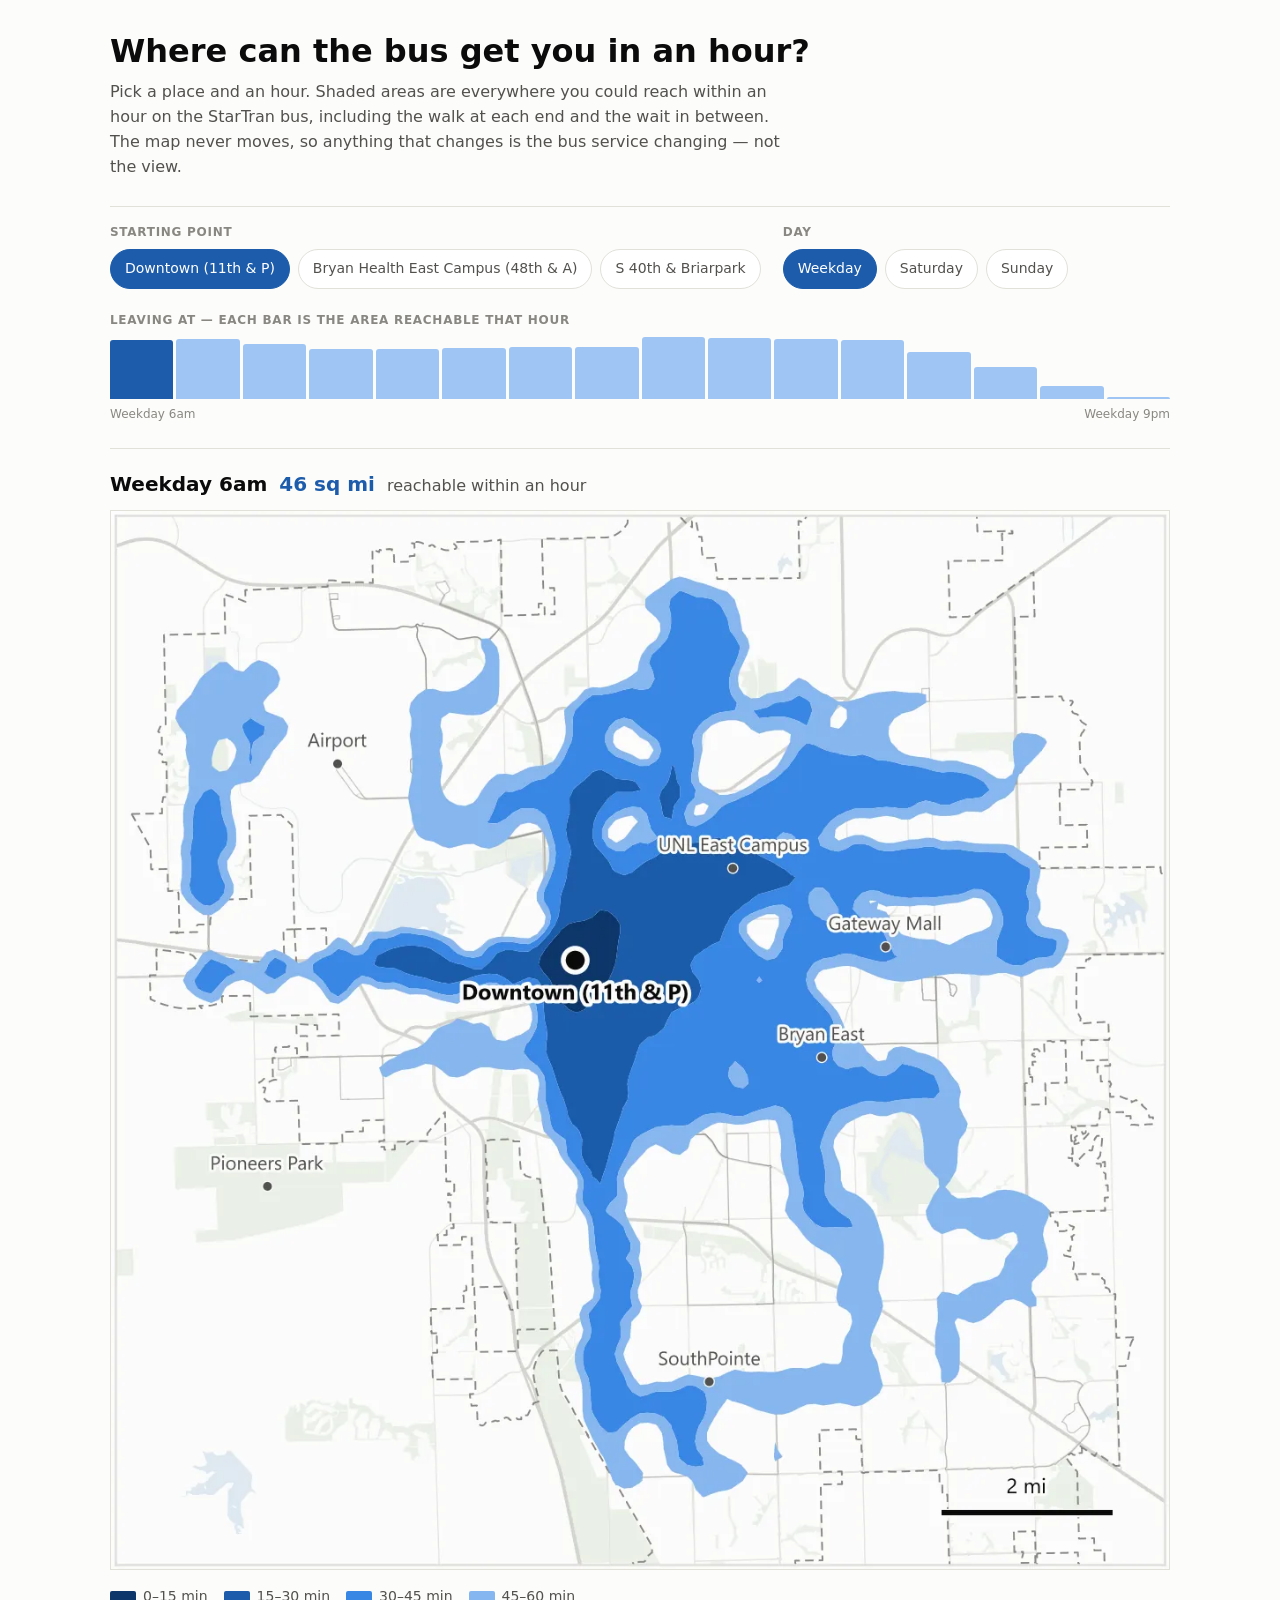
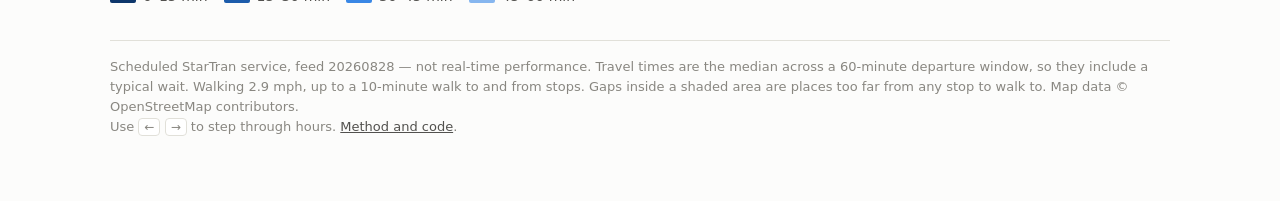
==== output/web/explorer/index.html @ 2d1476dd "Add a Sunday button to the hourly explorer Sunday is a single entry rather than 13 identical blank h" ====
<!doctype html>
<html lang="en">
<head>
<meta charset="utf-8">
<meta name="viewport" content="width=device-width, initial-scale=1">
<title>Where can the bus get you? — hour by hour</title>
<style>
  :root {
    --surface: #fcfcfb; --ink: #0b0b0b; --ink2: #52514e; --muted: #898781;
    --hairline: #e1e0d9; --accent: #1c5cab; --bar: #9ec5f4;
  }
  * { box-sizing: border-box; }
  body { margin: 0; background: var(--surface); color: var(--ink);
         font: 16px/1.55 "Segoe UI", system-ui, -apple-system, sans-serif; }
  .wrap { max-width: 1100px; margin: 0 auto; padding: 32px 20px 64px; }
  h1 { font-size: clamp(24px, 4vw, 32px); line-height: 1.2; margin: 0 0 10px; }
  .lede { color: var(--ink2); margin: 0 0 26px; max-width: 68ch; }
  .row { display: flex; flex-wrap: wrap; gap: 22px; align-items: flex-start; }
  .group { display: flex; flex-direction: column; gap: 8px; }
  .group h2 { font-size: 12px; letter-spacing: .06em; text-transform: uppercase;
              color: var(--muted); margin: 0; font-weight: 600; }
  .btns { display: flex; flex-wrap: wrap; gap: 8px; }
  button { font: inherit; font-size: 14px; padding: 8px 14px; cursor: pointer;
           background: #fff; color: var(--ink2); border: 1px solid var(--hairline);
           border-radius: 999px; }
  button:hover { border-color: var(--muted); color: var(--ink); }
  button[aria-pressed="true"] { background: var(--accent); border-color: var(--accent);
                                color: #fff; }
  .controls { padding: 16px 0 18px; border-top: 1px solid var(--hairline);
              border-bottom: 1px solid var(--hairline); margin-bottom: 20px; }
  .timeline { margin: 22px 0 6px; }
  .bars { display: flex; align-items: flex-end; gap: 3px; height: 62px; }
  .bars button { flex: 1 1 0; padding: 0; border: 0; border-radius: 3px 3px 0 0;
                 background: var(--bar); min-width: 0; cursor: pointer; }
  .bars button[aria-pressed="true"] { background: var(--accent); }
  .bars button:hover { outline: 2px solid var(--muted); outline-offset: 1px; }
  .ticks { display: flex; justify-content: space-between; color: var(--muted);
           font-size: 12px; margin-top: 6px; }
  .readout { display: flex; flex-wrap: wrap; gap: 6px 12px; align-items: baseline;
             margin: 18px 0 10px; }
  .readout .when { font-size: 20px; font-weight: 700; }
  .readout .area { font-size: 20px; font-weight: 700; color: var(--accent); }
  .readout .note { color: var(--ink2); }
  figure { margin: 0; }
  figure img { width: 100%; height: auto; display: block; background: #fff;
               border: 1px solid var(--hairline); }
  .legend { display: flex; flex-wrap: wrap; gap: 16px; margin: 16px 0 0;
            color: var(--ink2); font-size: 14px; }
  .legend span { display: flex; align-items: center; gap: 7px; }
  .sw { width: 26px; height: 12px; border-radius: 2px; }
  footer { margin-top: 32px; padding-top: 16px; border-top: 1px solid var(--hairline);
           color: var(--muted); font-size: 13px; }
  footer a { color: var(--ink2); }
  kbd { font: inherit; font-size: 12px; background: #fff; border: 1px solid var(--hairline);
        border-radius: 4px; padding: 1px 5px; }
  @media (max-width: 620px) { .bars { height: 48px; } }
</style>
</head>
<body>
<div class="wrap">
  <h1>Where can the bus get you in an hour?</h1>
  <p class="lede">Pick a place and an hour. Shaded areas are everywhere you could reach
  within an hour on the StarTran bus, including the walk at each end and the wait in
  between. The map never moves, so anything that changes is the bus service changing —
  not the view.</p>

  <div class="controls">
    <div class="row">
      <div class="group">
        <h2>Starting point</h2>
        <div class="btns" id="origins"></div>
      </div>
      <div class="group">
        <h2>Day</h2>
        <div class="btns" id="days"></div>
      </div>
    </div>

    <div class="timeline" id="timeline">
      <h2 style="font-size:12px;letter-spacing:.06em;text-transform:uppercase;color:var(--muted);margin:0 0 8px;font-weight:600">
        Leaving at — each bar is the area reachable that hour</h2>
      <div class="bars" id="bars" role="group" aria-label="Departure hour"></div>
      <div class="ticks"><span id="tickStart"></span><span id="tickEnd"></span></div>
    </div>
  </div>

  <div class="readout">
    <span class="when" id="when"></span>
    <span class="area" id="area"></span>
    <span class="note" id="note">reachable within an hour</span>
  </div>

  <figure>
    <img id="map" alt="" width="1200" height="1200">
  </figure>

  <div class="legend" id="legend"></div>

  <footer id="footer"></footer>
</div>

<script src="data.js"></script>
<script>
(function () {
  const D = window.EXPLORER_DATA;
  if (!D) {
    document.getElementById("footer").textContent =
      "Could not load data.js — it must sit next to this page.";
    return;
  }

  const panels = new Map();
  for (const p of D.panels) panels.set(p.origin + "|" + p.scenario, p);
  const hoursFor = (day) => D.panels
    .filter((p) => p.day === day && p.origin === state.origin)
    .sort((a, b) => a.hour - b.hour);

  const state = { origin: D.origins[0].slug, day: D.days[0].id, hour: null };

  function mkButton(parent, label, onClick, title) {
    const b = document.createElement("button");
    b.type = "button";
    b.textContent = label;
    if (title) b.title = title;
    b.addEventListener("click", onClick);
    parent.appendChild(b);
    return b;
  }

  const originBtns = new Map();
  for (const o of D.origins) {
    originBtns.set(o.slug, mkButton(document.getElementById("origins"), o.name, () => {
      state.origin = o.slug;
      render();
    }));
  }
  const dayBtns = new Map();
  for (const d of D.days) {
    dayBtns.set(d.id, mkButton(document.getElementById("days"), d.label, () => {
      state.day = d.id;
      state.hour = null;
      render();
    }));
  }

  document.getElementById("legend").innerHTML = D.bands
    .map((b) => `<span><i class="sw" style="background:${b.color}"></i>${b.label}</span>`)
    .join("");

  document.getElementById("footer").innerHTML =
    `Scheduled StarTran service, feed ${D.feed_version} — not real-time performance. ` +
    `Travel times are the median across a ${D.window_minutes}-minute departure window, ` +
    `so they include a typical wait. Walking ${D.walking_mph} mph, up to a ` +
    `${D.max_walk_minutes}-minute walk to and from stops. Gaps inside a shaded area are ` +
    `places too far from any stop to walk to. Map data © OpenStreetMap contributors. ` +
    `<br>Use <kbd>←</kbd> <kbd>→</kbd> to step through hours. ` +
    `<a href="https://github.com/loganserv44/WhereCanTheBusGetMe">Method and code</a>.`;

  const barsEl = document.getElementById("bars");
  const imgEl = document.getElementById("map");

  function preload(list) {
    for (const p of list) { const i = new Image(); i.src = p.image; }
  }

  function render() {
    const hours = hoursFor(state.day);
    if (!hours.length) return;
    if (state.hour === null || !hours.some((p) => p.hour === state.hour)) {
      state.hour = hours[0].hour;
    }
    const current = hours.find((p) => p.hour === state.hour);
    const peak = Math.max(...hours.map((p) => p.km2 || 0)) || 1;
    // A day with a single entry (Sunday: no service) has no shape to step through.
    document.getElementById("timeline").hidden = hours.length === 1;

    barsEl.innerHTML = "";
    for (const p of hours) {
      const b = mkButton(barsEl, "", () => { state.hour = p.hour; render(); },
                         `${p.label}: ${p.area || "no buses"}`);
      b.style.height = Math.max(4, Math.round(((p.km2 || 0) / peak) * 100)) + "%";
      b.setAttribute("aria-pressed", String(p.hour === state.hour));
      b.setAttribute("aria-label", `${p.label}, ${p.area || "no buses"}`);
    }
    document.getElementById("tickStart").textContent = hours[0].label;
    document.getElementById("tickEnd").textContent = hours[hours.length - 1].label;

    document.getElementById("when").textContent = current.label;
    document.getElementById("area").textContent = current.area || "Nowhere";
    document.getElementById("note").textContent =
      current.routed ? "reachable within an hour" : "no buses run";

    imgEl.src = current.image;
    imgEl.alt = `Map of the area reachable from ` +
      `${D.origins.find((o) => o.slug === state.origin).name} leaving at ` +
      `${current.label}: ${current.area || "nowhere"}`;

    for (const [slug, b] of originBtns) b.setAttribute("aria-pressed", String(slug === state.origin));
    for (const [id, b] of dayBtns) b.setAttribute("aria-pressed", String(id === state.day));

    const i = hours.findIndex((p) => p.hour === state.hour);
    preload([hours[i + 1], hours[i - 1]].filter(Boolean));
  }

  addEventListener("keydown", (e) => {
    const hours = hoursFor(state.day);
    const i = hours.findIndex((p) => p.hour === state.hour);
    if (e.key === "ArrowRight" && i < hours.length - 1) { state.hour = hours[i + 1].hour; render(); }
    if (e.key === "ArrowLeft" && i > 0) { state.hour = hours[i - 1].hour; render(); }
  });

  render();
})();
</script>
</body>
</html>
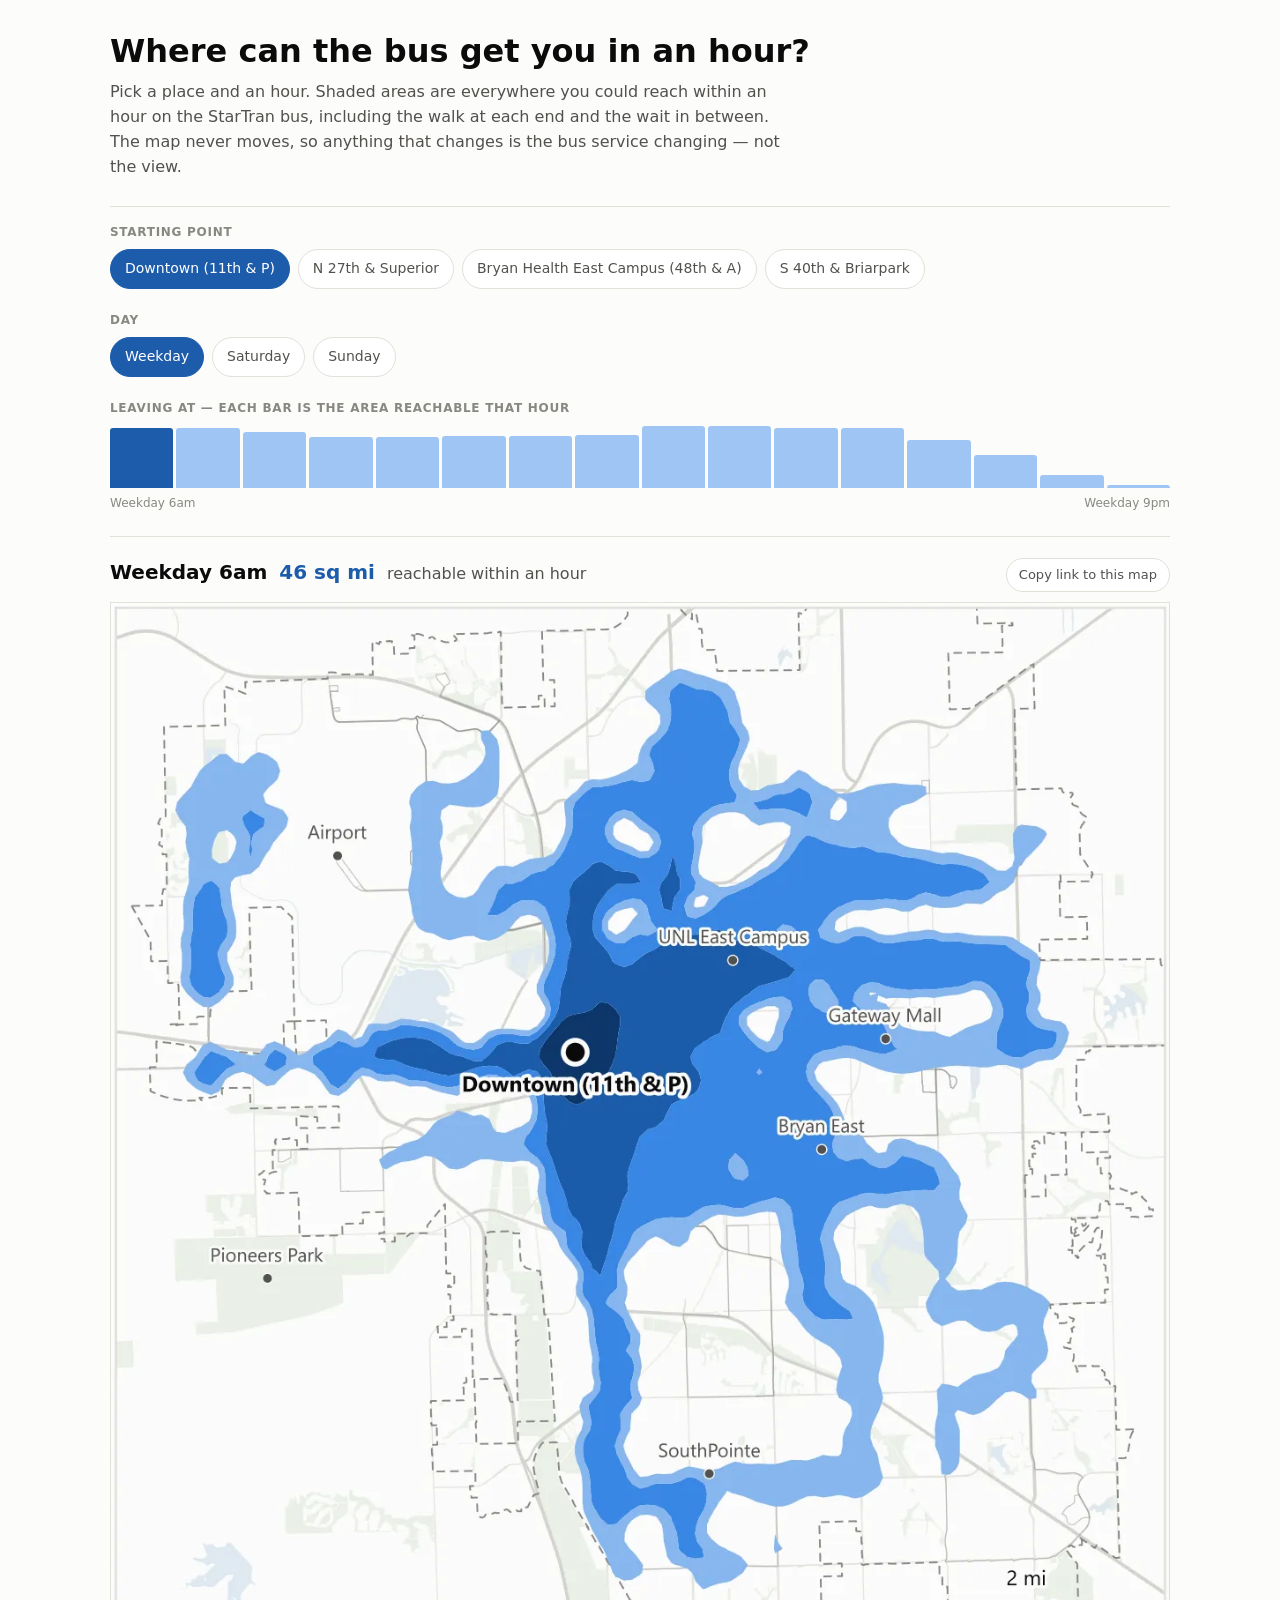
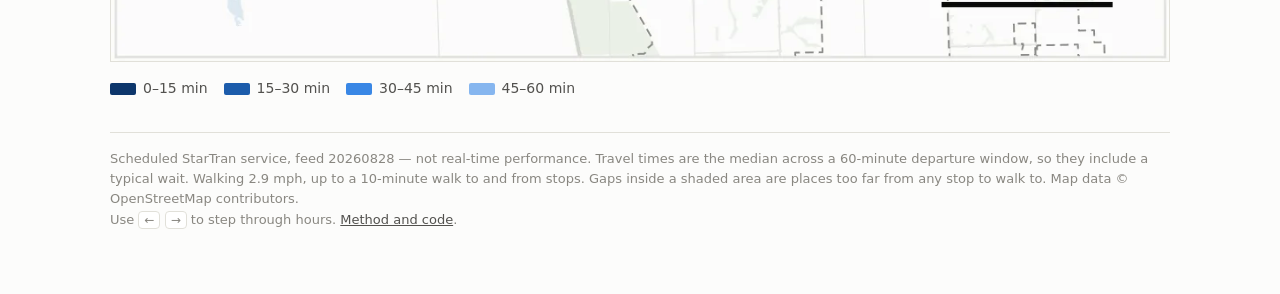
==== commit 22291f51: "Put the explorer state in the URL so one map can be linked to The explorer had no way to point someo" ====
--- a/output/web/explorer/index.html
+++ b/output/web/explorer/index.html
@@ -41,6 +41,10 @@
   .readout .when { font-size: 20px; font-weight: 700; }
   .readout .area { font-size: 20px; font-weight: 700; color: var(--accent); }
   .readout .note { color: var(--ink2); }
+  button.share { font-size: 13px; padding: 6px 12px; margin-left: auto; }
+  .shareurl { width: 100%; font: inherit; font-size: 13px; padding: 6px 8px;
+              margin: 0 0 12px; color: var(--ink2); background: #fff;
+              border: 1px solid var(--hairline); border-radius: 6px; }
   figure { margin: 0; }
   figure img { width: 100%; height: auto; display: block; background: #fff;
                border: 1px solid var(--hairline); }
@@ -88,7 +92,9 @@
     <span class="when" id="when"></span>
     <span class="area" id="area"></span>
     <span class="note" id="note">reachable within an hour</span>
+    <button type="button" class="share" id="share">Copy link to this map</button>
   </div>
+  <input class="shareurl" id="shareUrl" readonly hidden aria-label="Link to this map">
 
   <figure>
     <img id="map" alt="" width="1200" height="1200">
@@ -117,6 +123,34 @@
 
   const state = { origin: D.origins[0].slug, day: D.days[0].id, hour: null };
 
+  // Permalinks. The URL fragment carries origin/day/hour (#bryan-east/wk/20) so one
+  // specific map can be linked to. A stale or hand-edited fragment degrades instead of
+  // failing: an unknown origin or day is ignored, and render() already snaps an hour the
+  // chosen day doesn't have back to that day's first.
+  const key = () => `${state.origin}/${state.day}/${state.hour}`;
+
+  function applyHash() {
+    const [origin, day, hour] = decodeURIComponent(location.hash.slice(1)).split("/");
+    if (D.origins.some((o) => o.slug === origin)) state.origin = origin;
+    if (D.days.some((d) => d.id === day)) state.day = day;
+    const h = parseInt(hour, 10);
+    state.hour = Number.isInteger(h) ? h : null;
+  }
+
+  function writeHash() {
+    if (location.hash === "#" + key()) return;
+    try {
+      // replaceState, not pushState: arrowing through sixteen hours shouldn't leave
+      // sixteen entries for the back button to walk back out through.
+      history.replaceState(null, "", "#" + key());
+    } catch {
+      // Chrome blocks the History API on file:// pages, and this one is meant to open
+      // from disk. Assigning the hash works everywhere; it fires hashchange, which the
+      // listener below ignores because the state already matches.
+      location.hash = key();
+    }
+  }
+
   function mkButton(parent, label, onClick, title) {
     const b = document.createElement("button");
     b.type = "button";
@@ -200,7 +234,42 @@
 
     const i = hours.findIndex((p) => p.hour === state.hour);
     preload([hours[i + 1], hours[i - 1]].filter(Boolean));
-  }
+
+    writeHash();
+    // If the copy fallback is open, it must keep showing a link to what's on screen.
+    if (!shareUrl.hidden) shareUrl.value = location.href;
+  }
+
+  const shareBtn = document.getElementById("share");
+  const shareUrl = document.getElementById("shareUrl");
+  const SHARE_LABEL = shareBtn.textContent;
+  let shareTimer = null;
+
+  shareBtn.addEventListener("click", async () => {
+    const say = (msg) => {
+      shareBtn.textContent = msg;
+      clearTimeout(shareTimer);
+      shareTimer = setTimeout(() => { shareBtn.textContent = SHARE_LABEL; }, 2500);
+    };
+    try {
+      await navigator.clipboard.writeText(location.href);
+      shareUrl.hidden = true;
+      say("Link copied");
+    } catch {
+      // The clipboard API needs a secure context, which file:// is not. Show the URL
+      // selected instead, so Ctrl+C still does the job.
+      shareUrl.hidden = false;
+      shareUrl.value = location.href;
+      shareUrl.select();
+      say("Press Ctrl+C");
+    }
+  });
+
+  addEventListener("hashchange", () => {
+    const before = key();
+    applyHash();
+    if (key() !== before) render();
+  });
 
   addEventListener("keydown", (e) => {
     const hours = hoursFor(state.day);
@@ -209,6 +278,7 @@
     if (e.key === "ArrowLeft" && i > 0) { state.hour = hours[i - 1].hour; render(); }
   });
 
+  applyHash();
   render();
 })();
 </script>
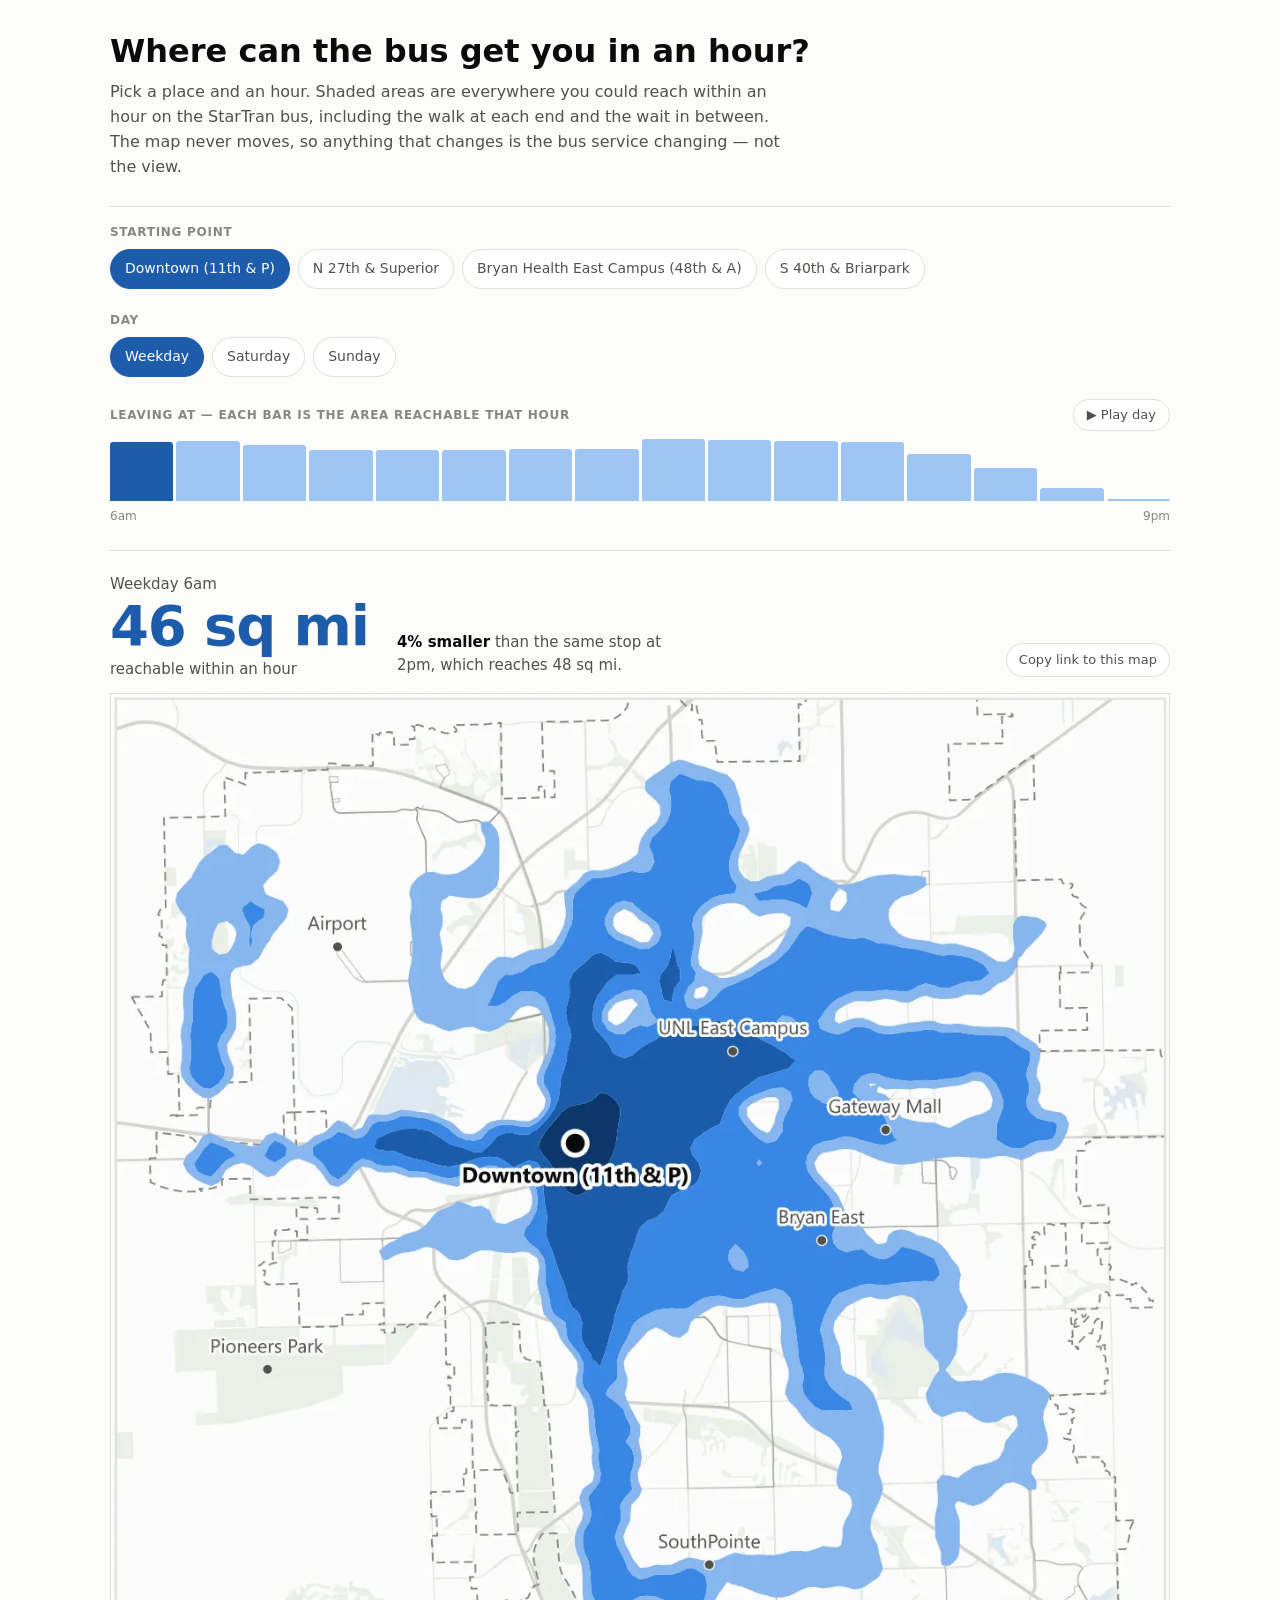
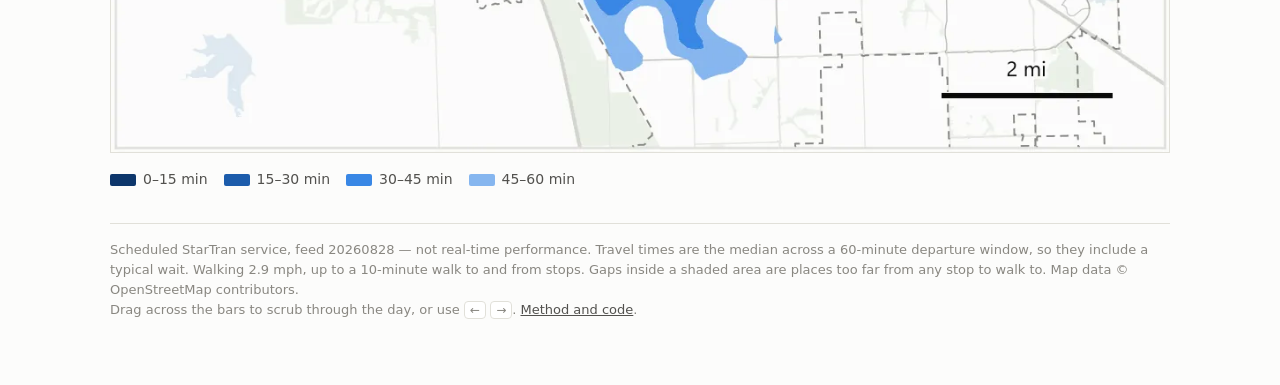
==== commit 3d778be4: "Explorer: play the day, scrub the timeline, lead with the number Three changes to how the page reads" ====
--- a/output/web/explorer/index.html
+++ b/output/web/explorer/index.html
@@ -29,19 +29,32 @@
   .controls { padding: 16px 0 18px; border-top: 1px solid var(--hairline);
               border-bottom: 1px solid var(--hairline); margin-bottom: 20px; }
   .timeline { margin: 22px 0 6px; }
-  .bars { display: flex; align-items: flex-end; gap: 3px; height: 62px; }
+  .tlhead { display: flex; align-items: center; gap: 12px; margin: 0 0 8px; }
+  .tlhead h2 { margin: 0; }
+  /* pan-y, not none: a vertical swipe over the bars still scrolls the page, while
+     horizontal movement is ours to scrub with. */
+  .bars { display: flex; align-items: flex-end; gap: 3px; height: 62px;
+          touch-action: pan-y; }
   .bars button { flex: 1 1 0; padding: 0; border: 0; border-radius: 3px 3px 0 0;
-                 background: var(--bar); min-width: 0; cursor: pointer; }
+                 background: var(--bar); min-width: 0; cursor: ew-resize; }
   .bars button[aria-pressed="true"] { background: var(--accent); }
   .bars button:hover { outline: 2px solid var(--muted); outline-offset: 1px; }
   .ticks { display: flex; justify-content: space-between; color: var(--muted);
            font-size: 12px; margin-top: 6px; }
-  .readout { display: flex; flex-wrap: wrap; gap: 6px 12px; align-items: baseline;
-             margin: 18px 0 10px; }
-  .readout .when { font-size: 20px; font-weight: 700; }
-  .readout .area { font-size: 20px; font-weight: 700; color: var(--accent); }
-  .readout .note { color: var(--ink2); }
-  button.share { font-size: 13px; padding: 6px 12px; margin-left: auto; }
+  button.play { margin-left: auto; font-size: 13px; padding: 5px 13px; min-width: 88px;
+                white-space: nowrap; flex: 0 0 auto; }
+  button.play[aria-pressed="true"] { background: var(--accent); border-color: var(--accent);
+                                     color: #fff; }
+
+  .readout { display: flex; flex-wrap: wrap; gap: 4px 28px; align-items: flex-end;
+             margin: 22px 0 12px; }
+  .eyebrow { margin: 0; color: var(--ink2); font-size: 15px; }
+  .statnum { margin: 2px 0 0; font-size: clamp(38px, 7vw, 56px); line-height: 1;
+             font-weight: 700; color: var(--accent); letter-spacing: -.02em; }
+  .statsub { margin: 4px 0 0; color: var(--ink2); font-size: 15px; }
+  .compare { margin: 0 0 4px; color: var(--ink2); font-size: 15px; max-width: 30ch; }
+  .compare b { color: var(--ink); font-weight: 700; }
+  button.share { font-size: 13px; padding: 6px 12px; margin: 0 0 4px auto; }
   .shareurl { width: 100%; font: inherit; font-size: 13px; padding: 6px 8px;
               margin: 0 0 12px; color: var(--ink2); background: #fff;
               border: 1px solid var(--hairline); border-radius: 6px; }
@@ -81,17 +94,23 @@
     </div>
 
     <div class="timeline" id="timeline">
-      <h2 style="font-size:12px;letter-spacing:.06em;text-transform:uppercase;color:var(--muted);margin:0 0 8px;font-weight:600">
-        Leaving at — each bar is the area reachable that hour</h2>
+      <div class="tlhead">
+        <h2 style="font-size:12px;letter-spacing:.06em;text-transform:uppercase;color:var(--muted);font-weight:600">
+          Leaving at — each bar is the area reachable that hour</h2>
+        <button type="button" class="play" id="play" aria-pressed="false">▶ Play day</button>
+      </div>
       <div class="bars" id="bars" role="group" aria-label="Departure hour"></div>
       <div class="ticks"><span id="tickStart"></span><span id="tickEnd"></span></div>
     </div>
   </div>
 
   <div class="readout">
-    <span class="when" id="when"></span>
-    <span class="area" id="area"></span>
-    <span class="note" id="note">reachable within an hour</span>
+    <div class="stat">
+      <p class="eyebrow" id="when"></p>
+      <p class="statnum" id="area"></p>
+      <p class="statsub" id="note">reachable within an hour</p>
+    </div>
+    <p class="compare" id="compare"></p>
     <button type="button" class="share" id="share">Copy link to this map</button>
   </div>
   <input class="shareurl" id="shareUrl" readonly hidden aria-label="Link to this map">
@@ -115,8 +134,6 @@
     return;
   }
 
-  const panels = new Map();
-  for (const p of D.panels) panels.set(p.origin + "|" + p.scenario, p);
   const hoursFor = (day) => D.panels
     .filter((p) => p.day === day && p.origin === state.origin)
     .sort((a, b) => a.hour - b.hour);
@@ -187,7 +204,7 @@
     `so they include a typical wait. Walking ${D.walking_mph} mph, up to a ` +
     `${D.max_walk_minutes}-minute walk to and from stops. Gaps inside a shaded area are ` +
     `places too far from any stop to walk to. Map data © OpenStreetMap contributors. ` +
-    `<br>Use <kbd>←</kbd> <kbd>→</kbd> to step through hours. ` +
+    `<br>Drag across the bars to scrub through the day, or use <kbd>←</kbd> <kbd>→</kbd>. ` +
     `<a href="https://github.com/loganserv44/WhereCanTheBusGetMe">Method and code</a>.`;
 
   const barsEl = document.getElementById("bars");
@@ -195,6 +212,28 @@
 
   function preload(list) {
     for (const p of list) { const i = new Image(); i.src = p.image; }
+  }
+
+  // Panel labels read "Weekday 8am". Inside a chosen day that prefix is noise -- the
+  // day is already a pressed button -- so ticks and comparisons use the hour alone.
+  const hourOnly = (p) =>
+    p.day_label && p.label.startsWith(p.day_label)
+      ? p.label.slice(p.day_label.length + 1) : p.label;
+
+  // An area on its own is a number with no scale. Measuring it against the day's best
+  // hour is what makes it mean something: 12 sq mi reads very differently once you know
+  // the same stop reaches 43 at its peak.
+  function compareText(current, peak, hours) {
+    if (!current.routed || !current.km2) {
+      return hours.length === 1
+        ? "StarTran runs no Sunday service, so none of this map is reachable."
+        : "No bus leaves this stop in this hour.";
+    }
+    if (current === peak) return "The best this stop manages all day.";
+    const pct = Math.round((1 - current.km2 / peak.km2) * 100);
+    if (pct < 1) return `Effectively the same as the ${hourOnly(peak)} peak.`;
+    return `<b>${pct}% smaller</b> than the same stop at ${hourOnly(peak)}, ` +
+           `which reaches ${peak.area}.`;
   }
 
   function render() {
@@ -204,25 +243,29 @@
       state.hour = hours[0].hour;
     }
     const current = hours.find((p) => p.hour === state.hour);
-    const peak = Math.max(...hours.map((p) => p.km2 || 0)) || 1;
-    // A day with a single entry (Sunday: no service) has no shape to step through.
+    const peak = hours.reduce((a, b) => ((b.km2 || 0) > (a.km2 || 0) ? b : a));
+    const peakKm2 = peak.km2 || 1;
+    // A day with a single entry (Sunday: no service) has no shape to step through and
+    // nothing to play.
     document.getElementById("timeline").hidden = hours.length === 1;
 
     barsEl.innerHTML = "";
     for (const p of hours) {
-      const b = mkButton(barsEl, "", () => { state.hour = p.hour; render(); },
-                         `${p.label}: ${p.area || "no buses"}`);
-      b.style.height = Math.max(4, Math.round(((p.km2 || 0) / peak) * 100)) + "%";
+      const b = mkButton(barsEl, "",
+                         () => { stopPlay(); state.hour = p.hour; render(); },
+                         `${hourOnly(p)}: ${p.area || "no buses"}`);
+      b.style.height = Math.max(4, Math.round(((p.km2 || 0) / peakKm2) * 100)) + "%";
       b.setAttribute("aria-pressed", String(p.hour === state.hour));
       b.setAttribute("aria-label", `${p.label}, ${p.area || "no buses"}`);
     }
-    document.getElementById("tickStart").textContent = hours[0].label;
-    document.getElementById("tickEnd").textContent = hours[hours.length - 1].label;
+    document.getElementById("tickStart").textContent = hourOnly(hours[0]);
+    document.getElementById("tickEnd").textContent = hourOnly(hours[hours.length - 1]);
 
     document.getElementById("when").textContent = current.label;
     document.getElementById("area").textContent = current.area || "Nowhere";
     document.getElementById("note").textContent =
       current.routed ? "reachable within an hour" : "no buses run";
+    document.getElementById("compare").innerHTML = compareText(current, peak, hours);
 
     imgEl.src = current.image;
     imgEl.alt = `Map of the area reachable from ` +
@@ -239,6 +282,70 @@
     // If the copy fallback is open, it must keep showing a link to what's on screen.
     if (!shareUrl.hidden) shareUrl.value = location.href;
   }
+
+  // Playback. The argument of this page is that service builds up and then collapses
+  // over a day; playing it makes that argument in about ten seconds without the reader
+  // clicking anything. One pass, no loop -- the point is where the day ends up.
+  const playBtn = document.getElementById("play");
+  const PLAY_LABEL = playBtn.textContent;
+  const PLAY_MS = 600;
+  let playTimer = null;
+
+  function stopPlay() {
+    clearInterval(playTimer);
+    playTimer = null;
+    playBtn.textContent = PLAY_LABEL;
+    playBtn.setAttribute("aria-pressed", "false");
+  }
+
+  function startPlay() {
+    const hours = hoursFor(state.day);
+    if (hours.length < 2) return;
+    preload(hours);   // the whole day at once, so playback doesn't stutter on a swap
+    // Pressing play while parked on the last hour should replay the day, not sit still.
+    if (state.hour === hours[hours.length - 1].hour) state.hour = hours[0].hour;
+    playBtn.textContent = "❚❚ Pause";
+    playBtn.setAttribute("aria-pressed", "true");
+    render();
+    playTimer = setInterval(() => {
+      // Re-read the list each tick: switching origin or day mid-play is allowed, and
+      // playback should follow to the new one rather than run off the end of the old.
+      const list = hoursFor(state.day);
+      const i = list.findIndex((p) => p.hour === state.hour);
+      if (i >= list.length - 1) { stopPlay(); return; }
+      state.hour = list[i + 1].hour;
+      render();
+    }, PLAY_MS);
+  }
+
+  playBtn.addEventListener("click", () => (playTimer ? stopPlay() : startPlay()));
+
+  // Scrubbing. The bars stay bars rather than becoming a slider, because each one's
+  // height is that hour's reachable area -- the timeline is a chart as much as a
+  // control, and a slider would throw that away. Dragging across them gives the
+  // slider's feel without losing the shape of the day.
+  function scrubTo(clientX) {
+    const hours = hoursFor(state.day);
+    if (hours.length < 2) return;
+    const r = barsEl.getBoundingClientRect();
+    const i = Math.max(0, Math.min(hours.length - 1,
+                                   Math.floor((clientX - r.left) / r.width * hours.length)));
+    if (hours[i].hour === state.hour) return;  // only redraw when the hour actually changes
+    state.hour = hours[i].hour;
+    render();
+  }
+
+  barsEl.addEventListener("pointerdown", (e) => {
+    stopPlay();
+    // Capture on the container, not the bar: render() replaces the bars underneath the
+    // pointer on every step, and a capture held by one of them would die with it.
+    barsEl.setPointerCapture(e.pointerId);
+    scrubTo(e.clientX);
+    e.preventDefault();  // no text selection while dragging
+  });
+  barsEl.addEventListener("pointermove", (e) => {
+    if (barsEl.hasPointerCapture(e.pointerId)) scrubTo(e.clientX);
+  });
 
   const shareBtn = document.getElementById("share");
   const shareUrl = document.getElementById("shareUrl");
@@ -274,8 +381,12 @@
   addEventListener("keydown", (e) => {
     const hours = hoursFor(state.day);
     const i = hours.findIndex((p) => p.hour === state.hour);
-    if (e.key === "ArrowRight" && i < hours.length - 1) { state.hour = hours[i + 1].hour; render(); }
-    if (e.key === "ArrowLeft" && i > 0) { state.hour = hours[i - 1].hour; render(); }
+    if (e.key === "ArrowRight" && i < hours.length - 1) {
+      stopPlay(); state.hour = hours[i + 1].hour; render();
+    }
+    if (e.key === "ArrowLeft" && i > 0) {
+      stopPlay(); state.hour = hours[i - 1].hour; render();
+    }
   });
 
   applyHash();
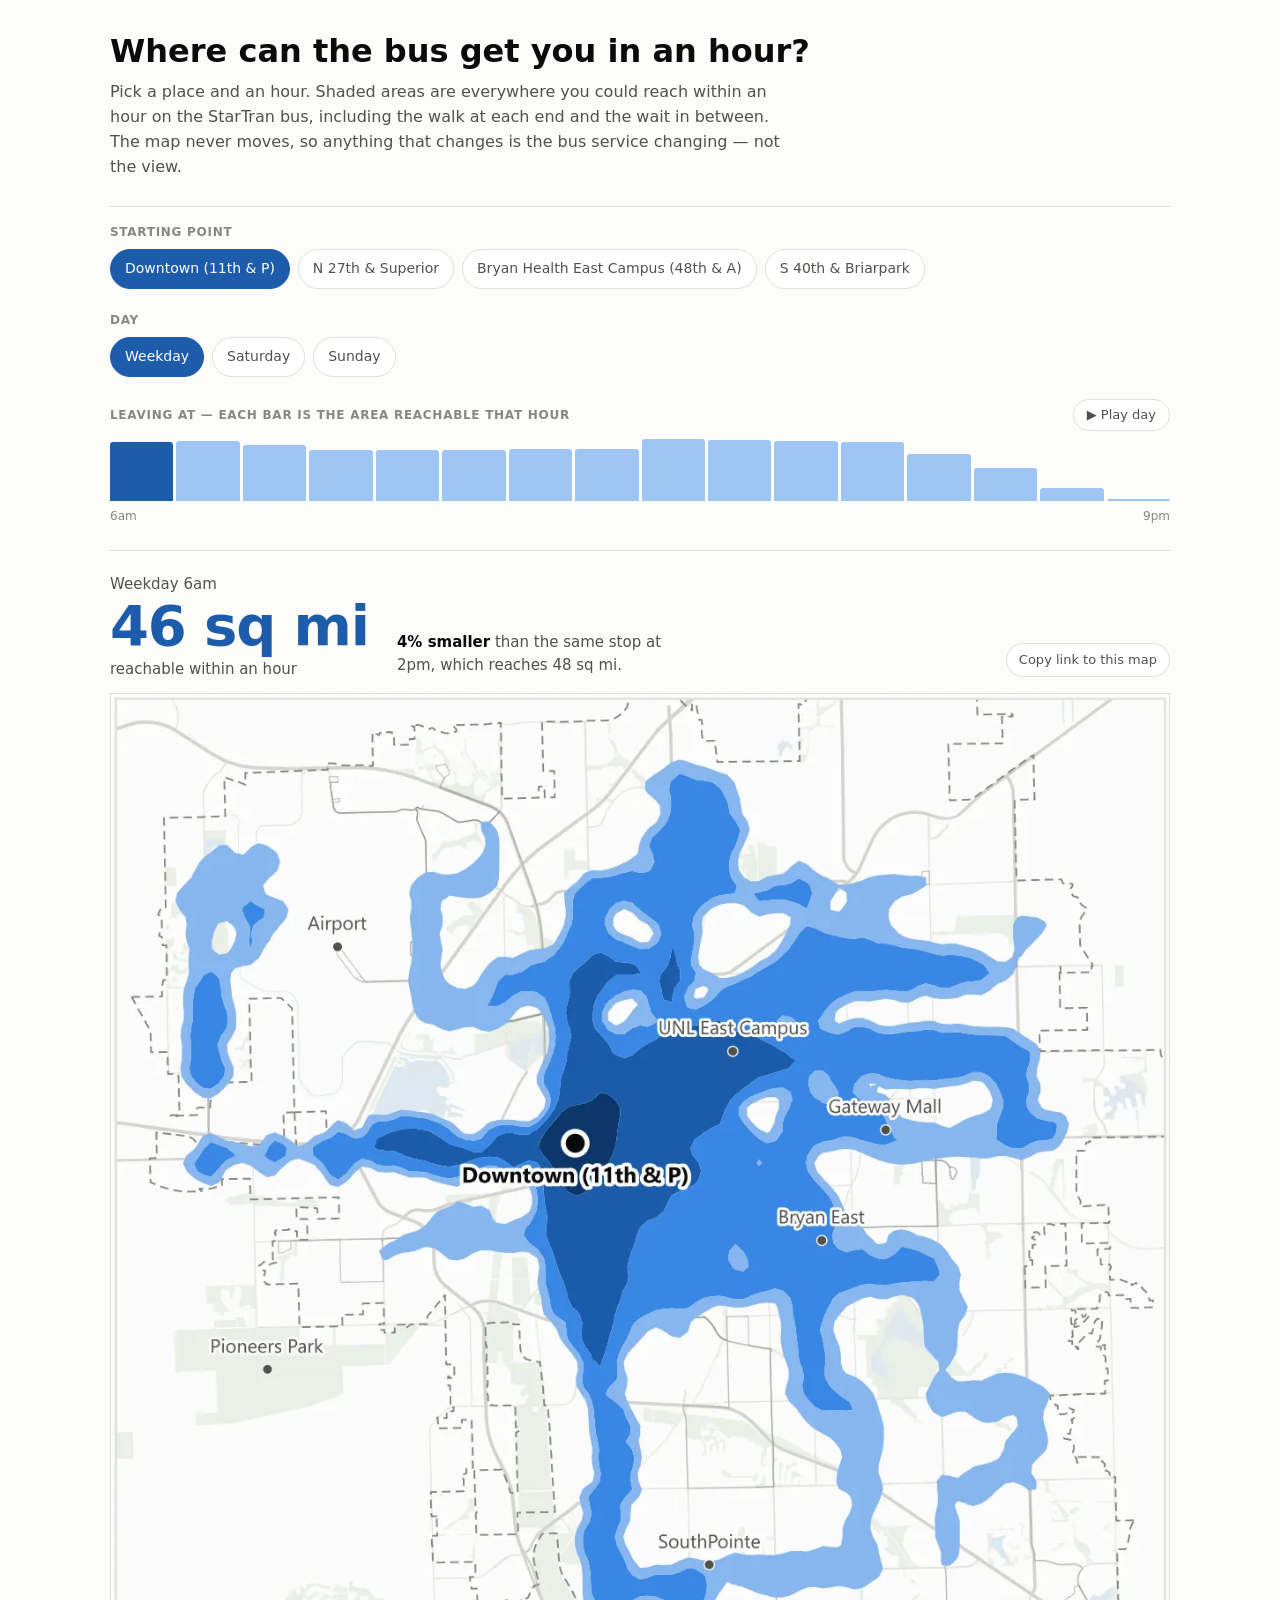
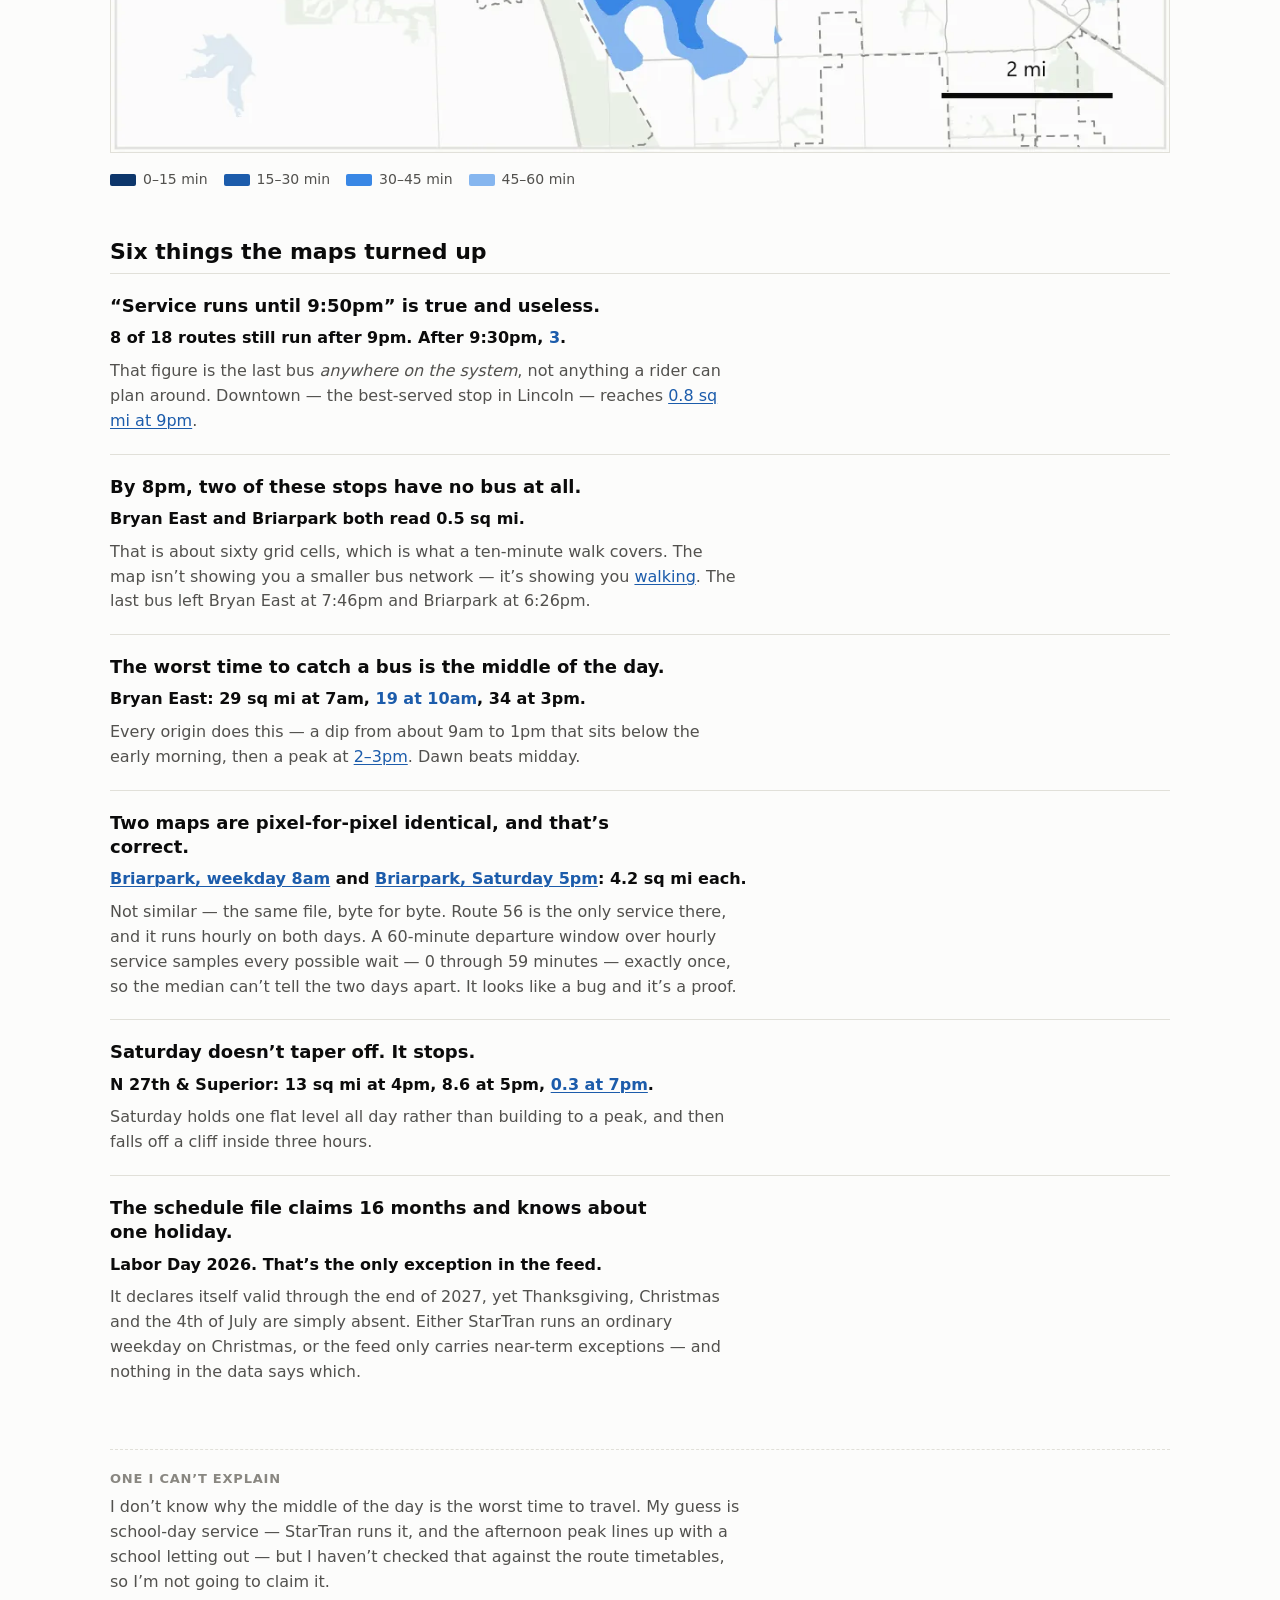
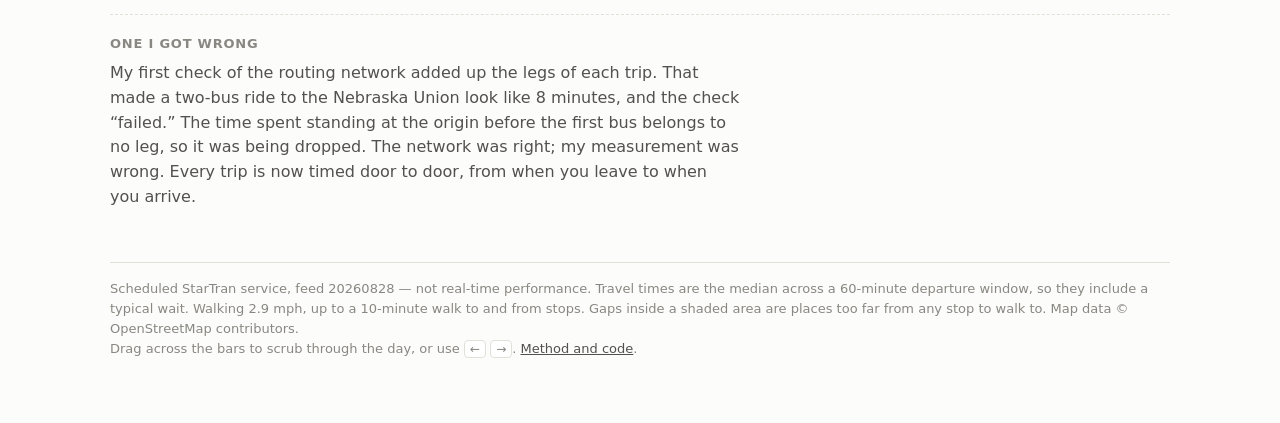
==== commit 5f7a9a54: "Explorer: put the findings on the page, each linked to its own map The page could show you anything " ====
--- a/output/web/explorer/index.html
+++ b/output/web/explorer/index.html
@@ -60,11 +60,26 @@
               border: 1px solid var(--hairline); border-radius: 6px; }
   figure { margin: 0; }
   figure img { width: 100%; height: auto; display: block; background: #fff;
-               border: 1px solid var(--hairline); }
+               border: 1px solid var(--hairline); transition: opacity .12s ease; }
+  /* Only seen when a map isn't in cache yet: the previous one stays up, dimmed, so a
+     slow load reads as "working" rather than as a broken image. */
+  figure.loading img { opacity: .45; }
   .legend { display: flex; flex-wrap: wrap; gap: 16px; margin: 16px 0 0;
             color: var(--ink2); font-size: 14px; }
   .legend span { display: flex; align-items: center; gap: 7px; }
   .sw { width: 26px; height: 12px; border-radius: 2px; }
+  .findings { margin: 44px 0 0; }
+  .findings > h2 { font-size: 22px; margin: 0 0 4px; }
+  .findings article { padding: 20px 0; border-top: 1px solid var(--hairline); }
+  .findings h3 { font-size: 18px; line-height: 1.35; margin: 0 0 8px; max-width: 46ch; }
+  .findings p { margin: 0; max-width: 62ch; color: var(--ink2); }
+  .findings .fact { color: var(--ink); font-weight: 600; margin-bottom: 8px; }
+  .findings .fact b { color: var(--accent); }
+  .findings a { color: var(--accent); text-decoration-thickness: 1px;
+                text-underline-offset: 2px; }
+  .aside article { border-top: 1px dashed var(--hairline); }
+  .aside h3 { font-size: 13px; letter-spacing: .06em; text-transform: uppercase;
+              color: var(--muted); font-weight: 600; }
   footer { margin-top: 32px; padding-top: 16px; border-top: 1px solid var(--hairline);
            color: var(--muted); font-size: 13px; }
   footer a { color: var(--ink2); }
@@ -115,11 +130,89 @@
   </div>
   <input class="shareurl" id="shareUrl" readonly hidden aria-label="Link to this map">
 
-  <figure>
-    <img id="map" alt="" width="1200" height="1200">
+  <figure id="fig">
+    <img id="map" alt="" width="1200" height="1200" fetchpriority="high" decoding="async">
   </figure>
 
   <div class="legend" id="legend"></div>
+
+  <!-- Findings. Every figure below is either in methodology.md or in data.json, and the
+       areas are written exactly as the explorer prints them, so a reader who follows a
+       link sees the same number they just read. Do not edit a number here without
+       re-checking it against the run that produced the maps. -->
+  <section class="findings">
+    <h2>Six things the maps turned up</h2>
+
+    <article>
+      <h3>“Service runs until 9:50pm” is true and useless.</h3>
+      <p class="fact">8 of 18 routes still run after 9pm. After 9:30pm, <b>3</b>.</p>
+      <p>That figure is the last bus <em>anywhere on the system</em>, not anything a rider
+      can plan around. Downtown — the best-served stop in Lincoln — reaches
+      <a href="#downtown/wk/21">0.8 sq mi at 9pm</a>.</p>
+    </article>
+
+    <article>
+      <h3>By 8pm, two of these stops have no bus at all.</h3>
+      <p class="fact">Bryan East and Briarpark both read 0.5 sq mi.</p>
+      <p>That is about sixty grid cells, which is what a ten-minute walk covers. The map
+      isn’t showing you a smaller bus network — it’s showing you
+      <a href="#bryan-east/wk/20">walking</a>. The last bus left Bryan East at 7:46pm and
+      Briarpark at 6:26pm.</p>
+    </article>
+
+    <article>
+      <h3>The worst time to catch a bus is the middle of the day.</h3>
+      <p class="fact">Bryan East: 29 sq mi at 7am, <b>19 at 10am</b>, 34 at 3pm.</p>
+      <p>Every origin does this — a dip from about 9am to 1pm that sits below the early
+      morning, then a peak at <a href="#bryan-east/wk/15">2–3pm</a>. Dawn beats midday.</p>
+    </article>
+
+    <article>
+      <h3>Two maps are pixel-for-pixel identical, and that’s correct.</h3>
+      <p class="fact"><a href="#s40th-briarpark/wk/8">Briarpark, weekday 8am</a> and
+      <a href="#s40th-briarpark/sa/17">Briarpark, Saturday 5pm</a>: 4.2 sq mi each.</p>
+      <p>Not similar — the same file, byte for byte. Route 56 is the only service there,
+      and it runs hourly on both days. A 60-minute departure window over hourly service
+      samples every possible wait — 0 through 59 minutes — exactly once, so the median
+      can’t tell the two days apart. It looks like a bug and it’s a proof.</p>
+    </article>
+
+    <article>
+      <h3>Saturday doesn’t taper off. It stops.</h3>
+      <p class="fact">N 27th &amp; Superior: 13 sq mi at 4pm, 8.6 at 5pm,
+      <a href="#n27th-superior/sa/19">0.3 at 7pm</a>.</p>
+      <p>Saturday holds one flat level all day rather than building to a peak, and then
+      falls off a cliff inside three hours.</p>
+    </article>
+
+    <article>
+      <h3>The schedule file claims 16 months and knows about one holiday.</h3>
+      <p class="fact">Labor Day 2026. That’s the only exception in the feed.</p>
+      <p>It declares itself valid through the end of 2027, yet Thanksgiving, Christmas and
+      the 4th of July are simply absent. Either StarTran runs an ordinary weekday on
+      Christmas, or the feed only carries near-term exceptions — and nothing in the data
+      says which.</p>
+    </article>
+  </section>
+
+  <section class="findings aside">
+    <article>
+      <h3>One I can’t explain</h3>
+      <p>I don’t know why the middle of the day is the worst time to travel. My guess is
+      school-day service — StarTran runs it, and the afternoon peak lines up with a school
+      letting out — but I haven’t checked that against the route timetables, so I’m not
+      going to claim it.</p>
+    </article>
+
+    <article>
+      <h3>One I got wrong</h3>
+      <p>My first check of the routing network added up the legs of each trip. That made a
+      two-bus ride to the Nebraska Union look like 8 minutes, and the check “failed.” The
+      time spent standing at the origin before the first bus belongs to no leg, so it was
+      being dropped. The network was right; my measurement was wrong. Every trip is now
+      timed door to door, from when you leave to when you arrive.</p>
+    </article>
+  </section>
 
   <footer id="footer"></footer>
 </div>
@@ -209,9 +302,61 @@
 
   const barsEl = document.getElementById("bars");
   const imgEl = document.getElementById("map");
+  const figEl = document.getElementById("fig");
+
+  // Preloading runs one file at a time and at low priority. Firing a whole day at once
+  // was actively harmful: a browser opens about six connections per host over HTTP/1.1,
+  // so a burst of preloads sits in front of the map the reader is waiting for, and the
+  // page falls back to alt text until the queue drains.
+  const queued = new Set();
+  const queue = [];
+  let pumping = false;
 
   function preload(list) {
-    for (const p of list) { const i = new Image(); i.src = p.image; }
+    for (const p of list) {
+      if (!p || queued.has(p.image)) continue;
+      queued.add(p.image);
+      queue.push(p.image);
+    }
+    if (!pumping) pump();
+  }
+
+  function pump() {
+    const src = queue.shift();
+    if (!src) { pumping = false; return; }
+    pumping = true;
+    const img = new Image();
+    img.fetchPriority = "low";
+    img.onload = img.onerror = pump;
+    img.src = src;
+  }
+
+  // Swapping the src directly leaves the figure empty while the new file loads, which is
+  // what produced a blank map with alt text. Decode the next one off-screen and only then
+  // put it in place, so the previous map stays up until its replacement is ready. The
+  // token guards against a slow load landing after a faster, later one.
+  let swapToken = 0;
+  let idleTimer = null;
+
+  function showMap(panel, alt) {
+    const token = ++swapToken;
+    const next = new Image();
+    next.fetchPriority = "high";
+    next.src = panel.image;
+    queued.add(panel.image);
+
+    const apply = () => {
+      if (token !== swapToken) return;   // a later switch already won
+      imgEl.src = next.src;
+      imgEl.alt = alt;
+      figEl.classList.remove("loading");
+    };
+
+    if (next.complete) { apply(); return; }   // already cached: swap with no flicker
+    figEl.classList.add("loading");
+    // decode() rejects on a broken file; apply anyway, so a genuinely missing image
+    // shows its alt text instead of leaving a stale map up forever.
+    (next.decode ? next.decode() : Promise.resolve()).then(apply, apply);
   }
 
   // Panel labels read "Weekday 8am". Inside a chosen day that prefix is noise -- the
@@ -267,16 +412,19 @@
       current.routed ? "reachable within an hour" : "no buses run";
     document.getElementById("compare").innerHTML = compareText(current, peak, hours);
 
-    imgEl.src = current.image;
-    imgEl.alt = `Map of the area reachable from ` +
+    showMap(current, `Map of the area reachable from ` +
       `${D.origins.find((o) => o.slug === state.origin).name} leaving at ` +
-      `${current.label}: ${current.area || "nowhere"}`;
+      `${current.label}: ${current.area || "nowhere"}`);
 
     for (const [slug, b] of originBtns) b.setAttribute("aria-pressed", String(slug === state.origin));
     for (const [id, b] of dayBtns) b.setAttribute("aria-pressed", String(id === state.day));
 
     const i = hours.findIndex((p) => p.hour === state.hour);
-    preload([hours[i + 1], hours[i - 1]].filter(Boolean));
+    preload([hours[i + 1], hours[i - 1]]);
+    // Then quietly fetch the rest of this day, so stepping or playing through it later
+    // costs nothing. Queued behind the neighbours above and fetched one at a time.
+    clearTimeout(idleTimer);
+    idleTimer = setTimeout(() => preload(hours), 900);
 
     writeHash();
     // If the copy fallback is open, it must keep showing a link to what's on screen.
@@ -372,6 +520,22 @@
     }
   });
 
+  // A finding's link sets the explorer to the map that proves it. The hashchange
+  // listener below already applies the state; this only brings the map back into view,
+  // because by the time a reader clicks one they are well below it. Scrolling to the
+  // readout rather than the figure keeps the number and the map on screen together.
+  const readoutEl = document.querySelector(".readout");
+  const smooth = !matchMedia("(prefers-reduced-motion: reduce)").matches;
+  for (const a of document.querySelectorAll('.findings a[href^="#"]')) {
+    a.addEventListener("click", () => {
+      stopPlay();
+      // Defer past the hashchange this click is about to fire, so the scroll lands on
+      // the map the reader asked for rather than the one still on screen.
+      setTimeout(() => readoutEl.scrollIntoView(
+        {behavior: smooth ? "smooth" : "auto", block: "start"}), 0);
+    });
+  }
+
   addEventListener("hashchange", () => {
     const before = key();
     applyHash();
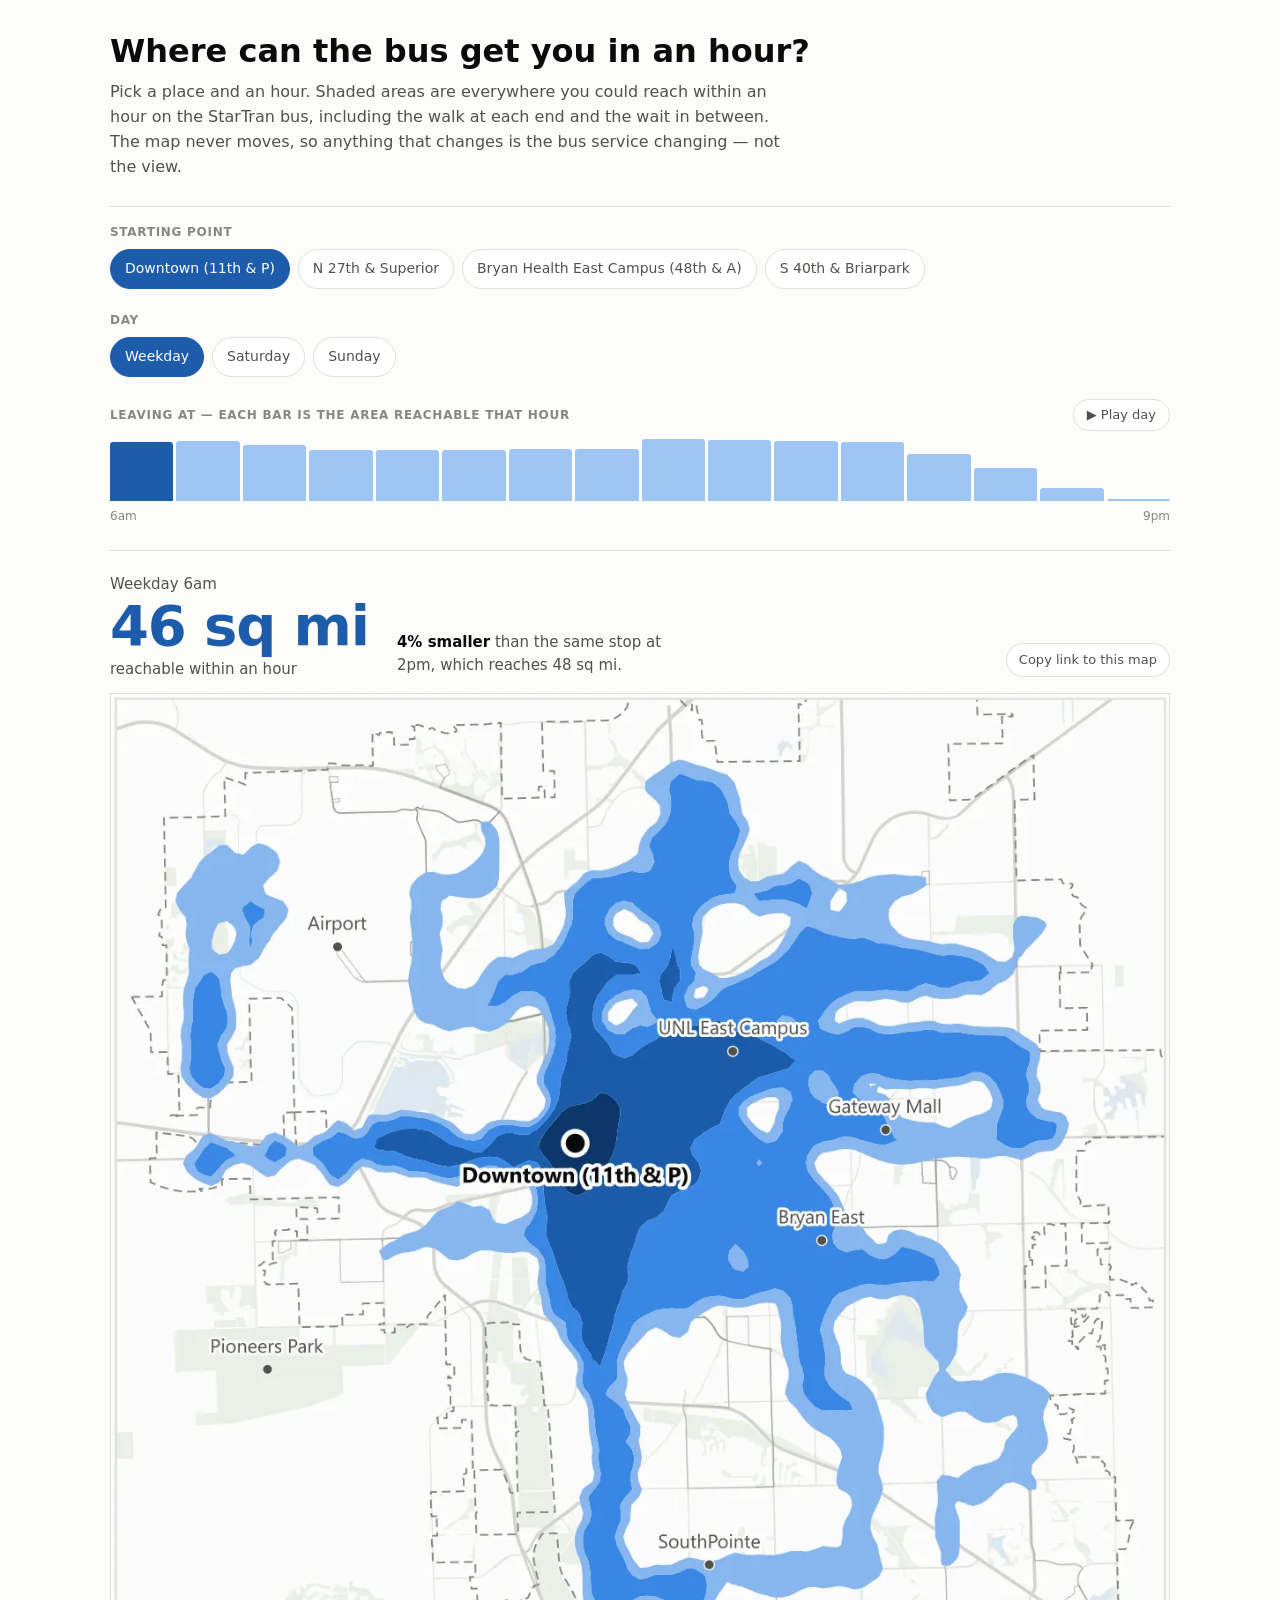
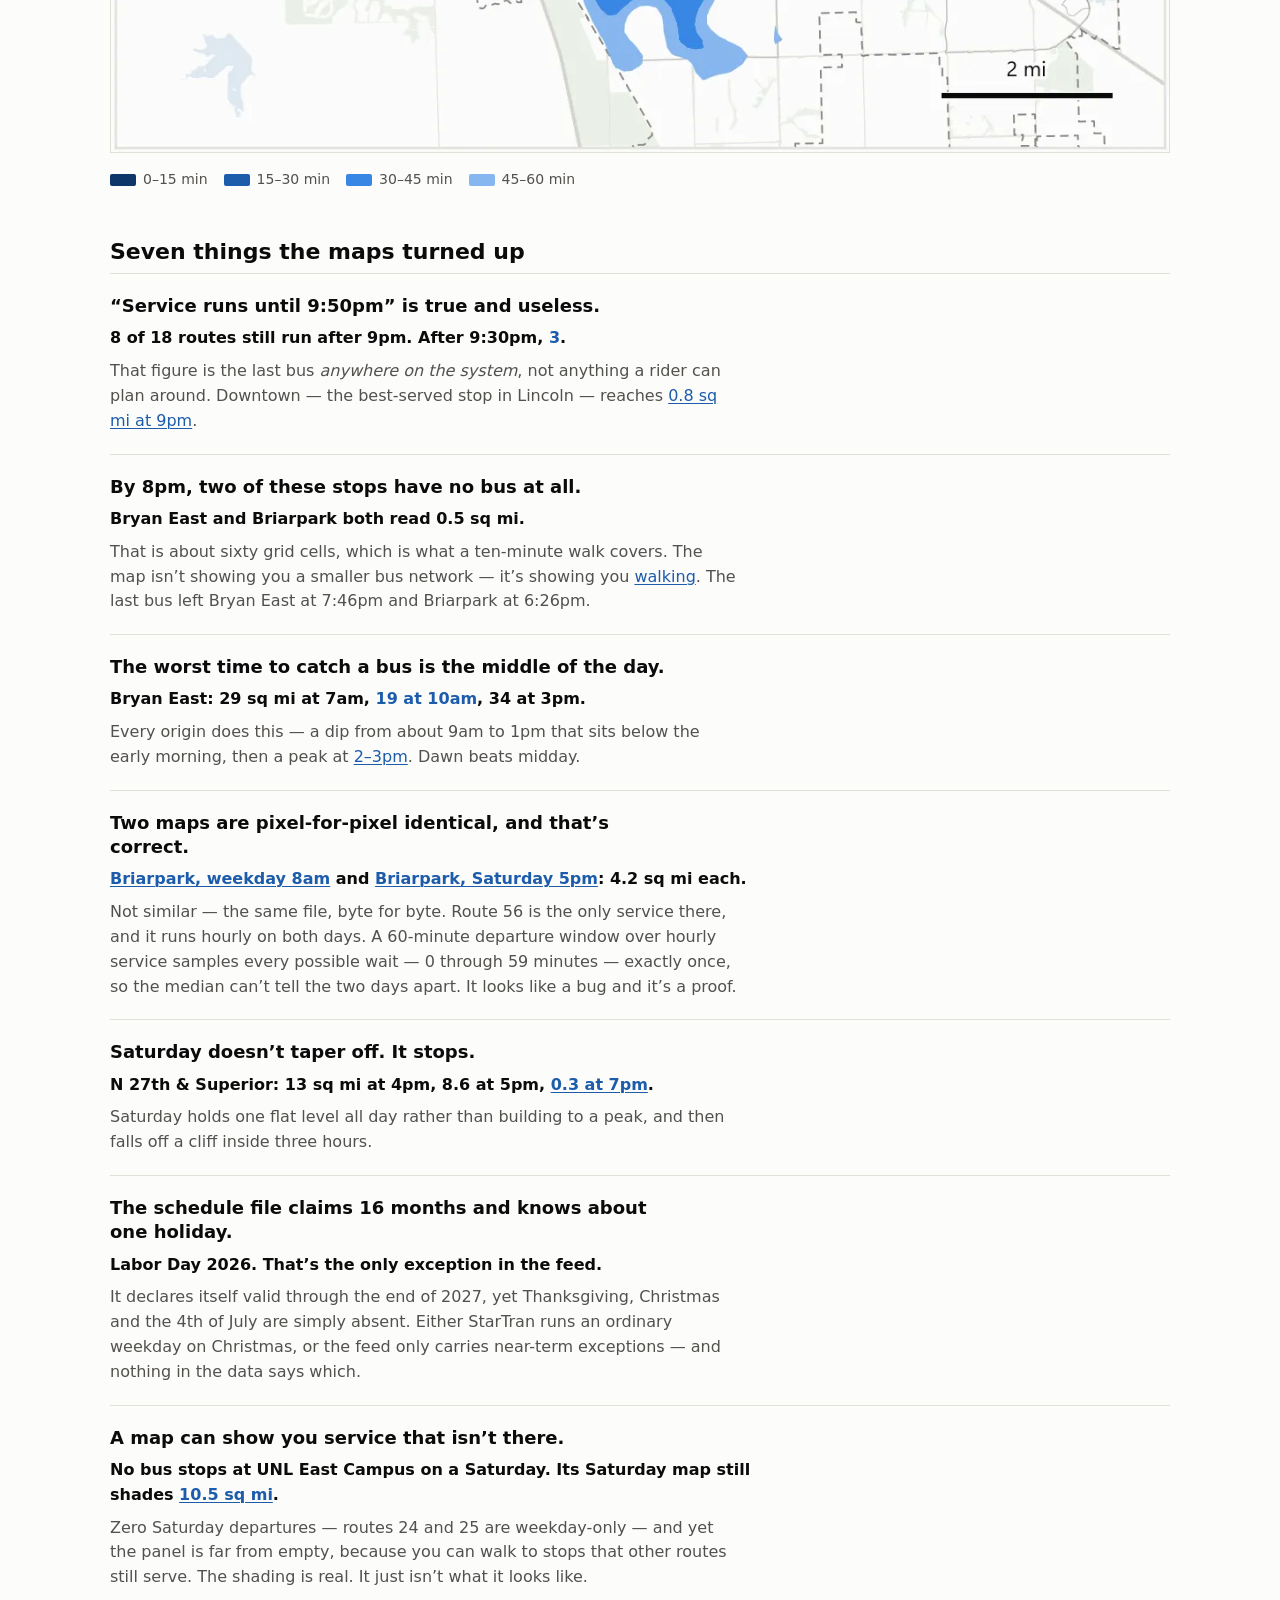
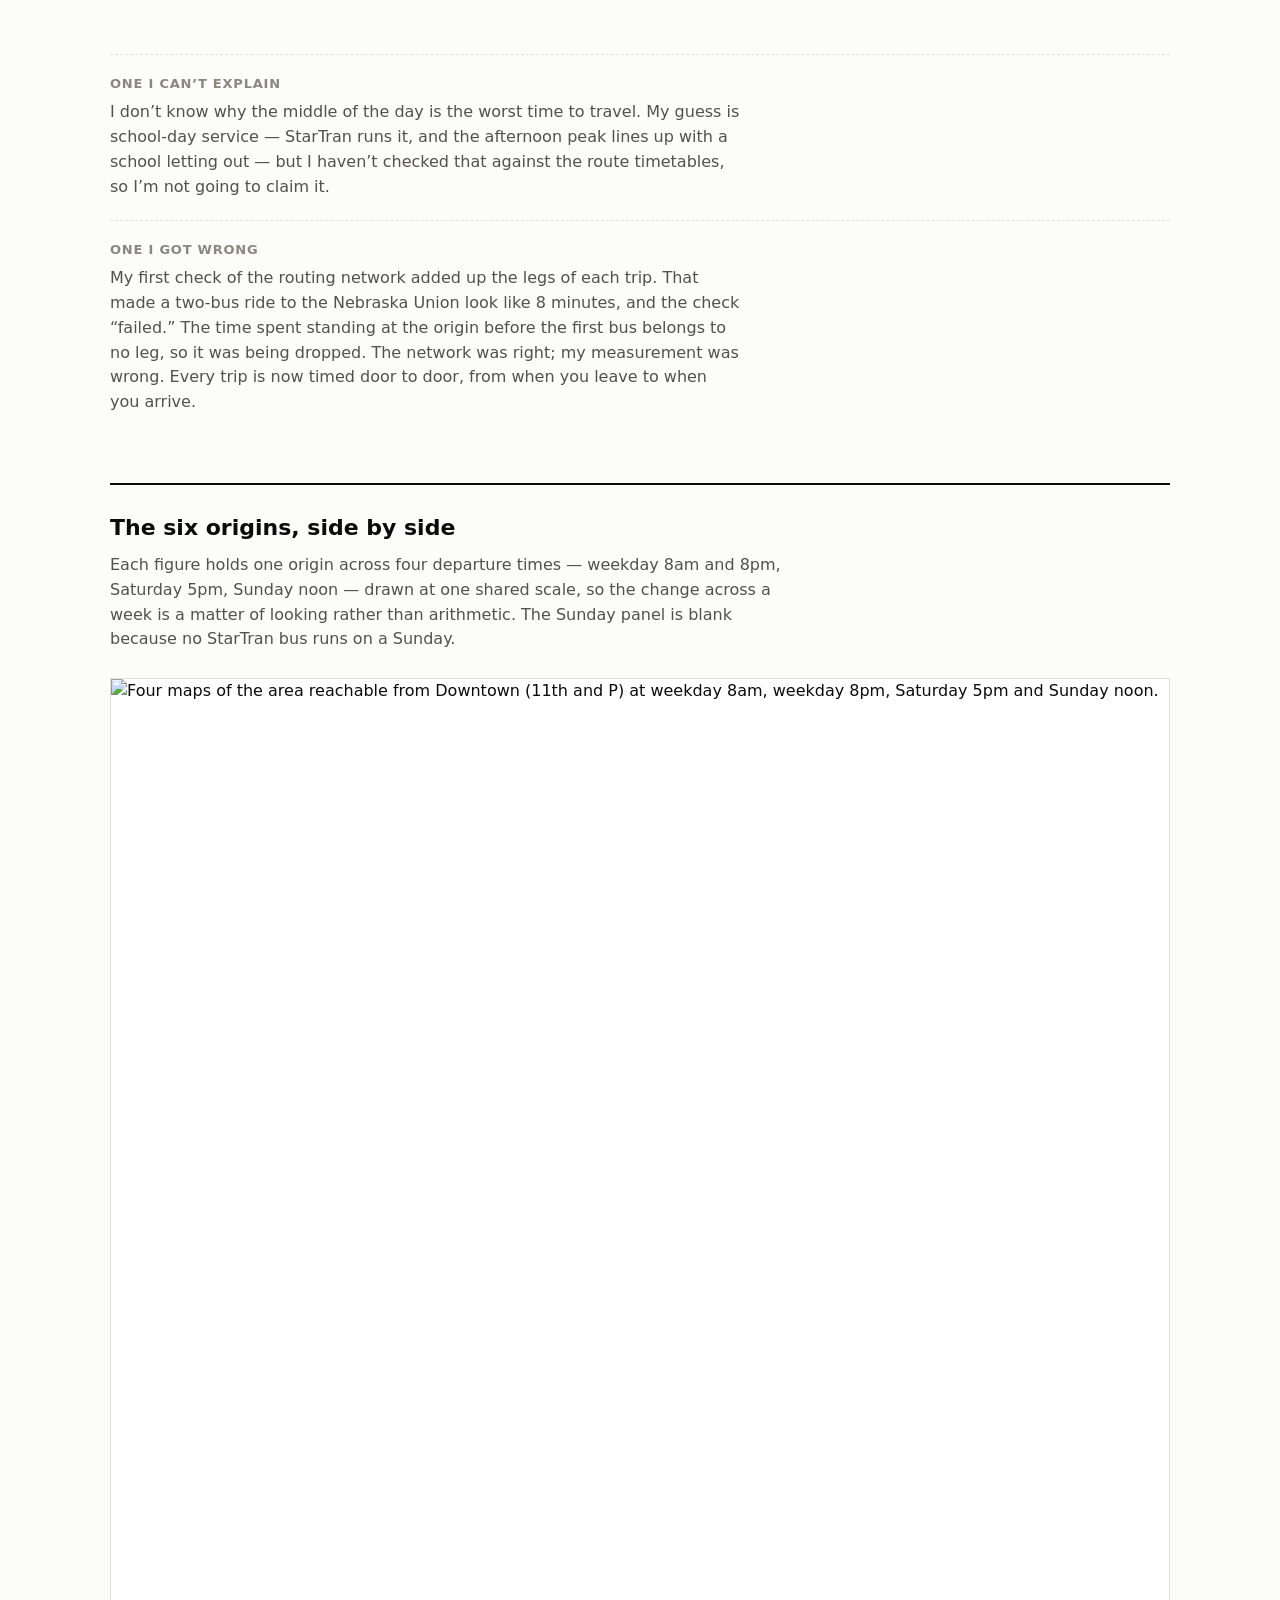
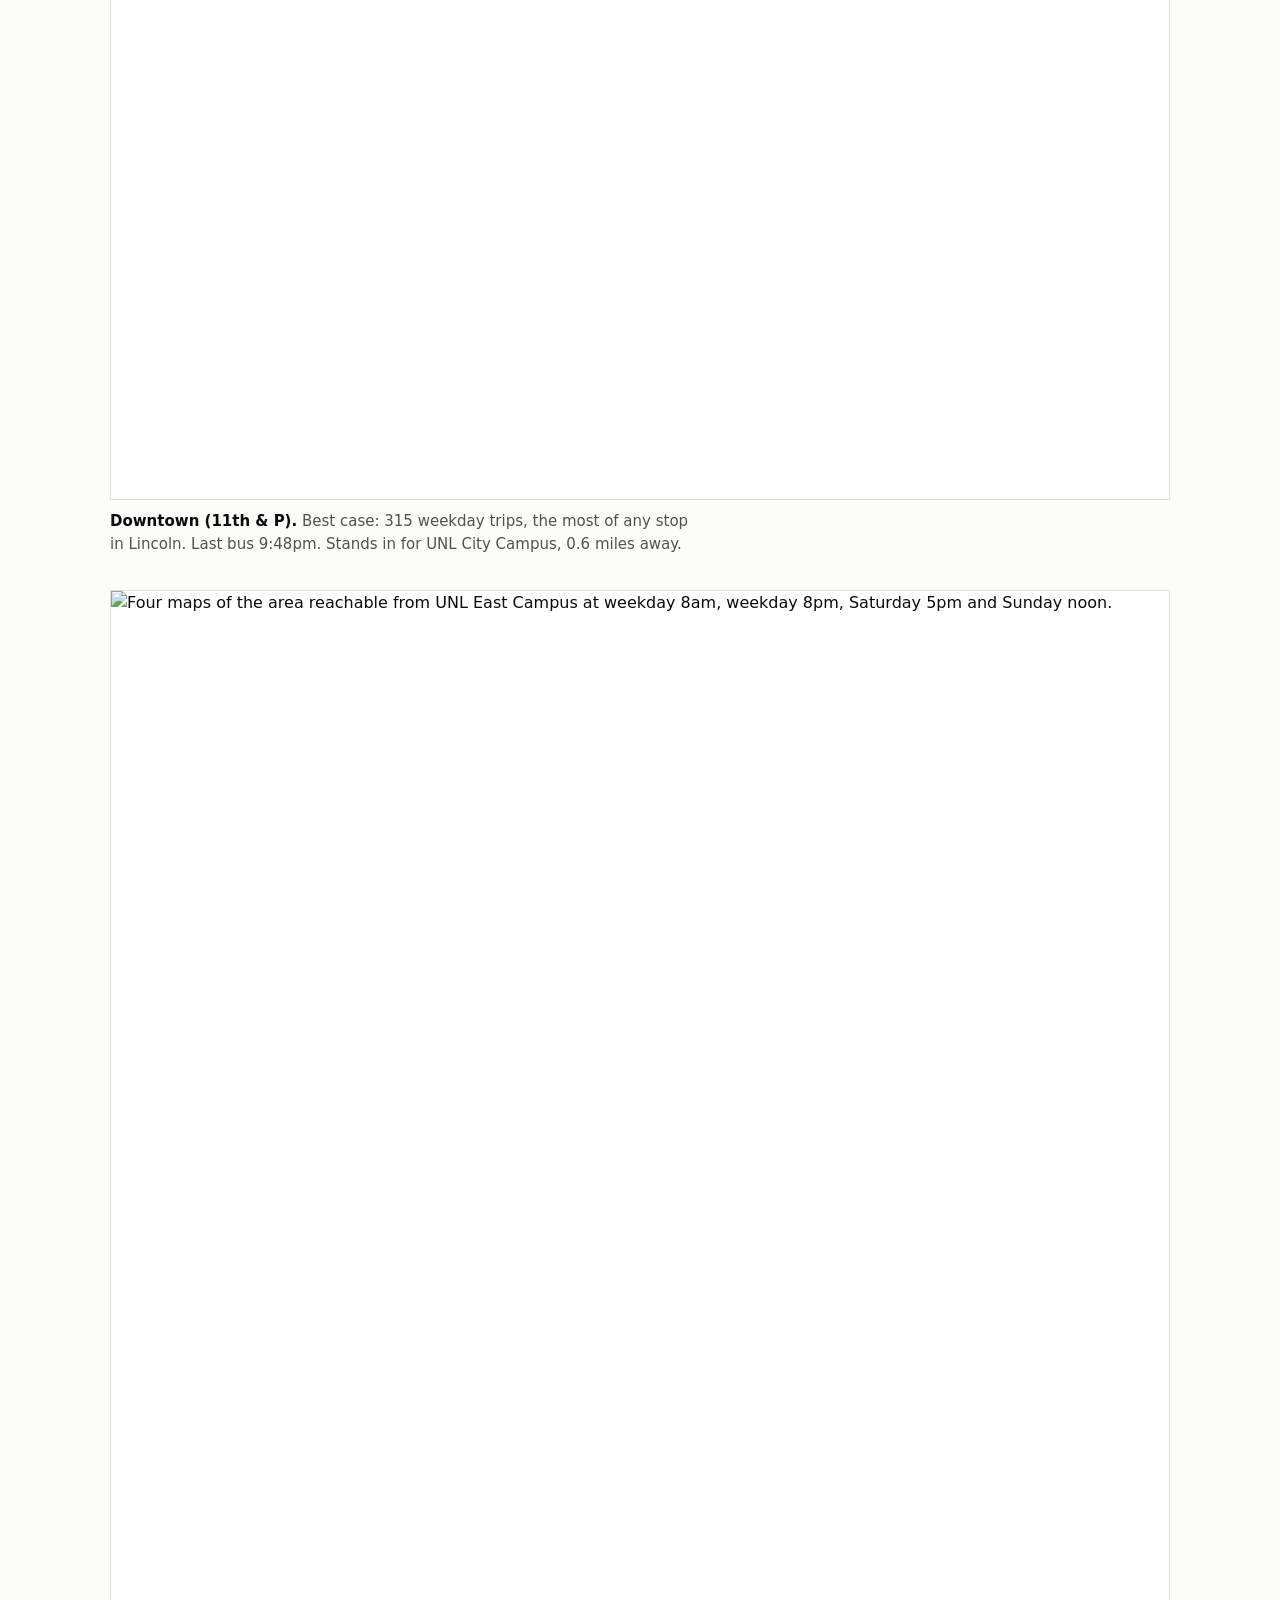
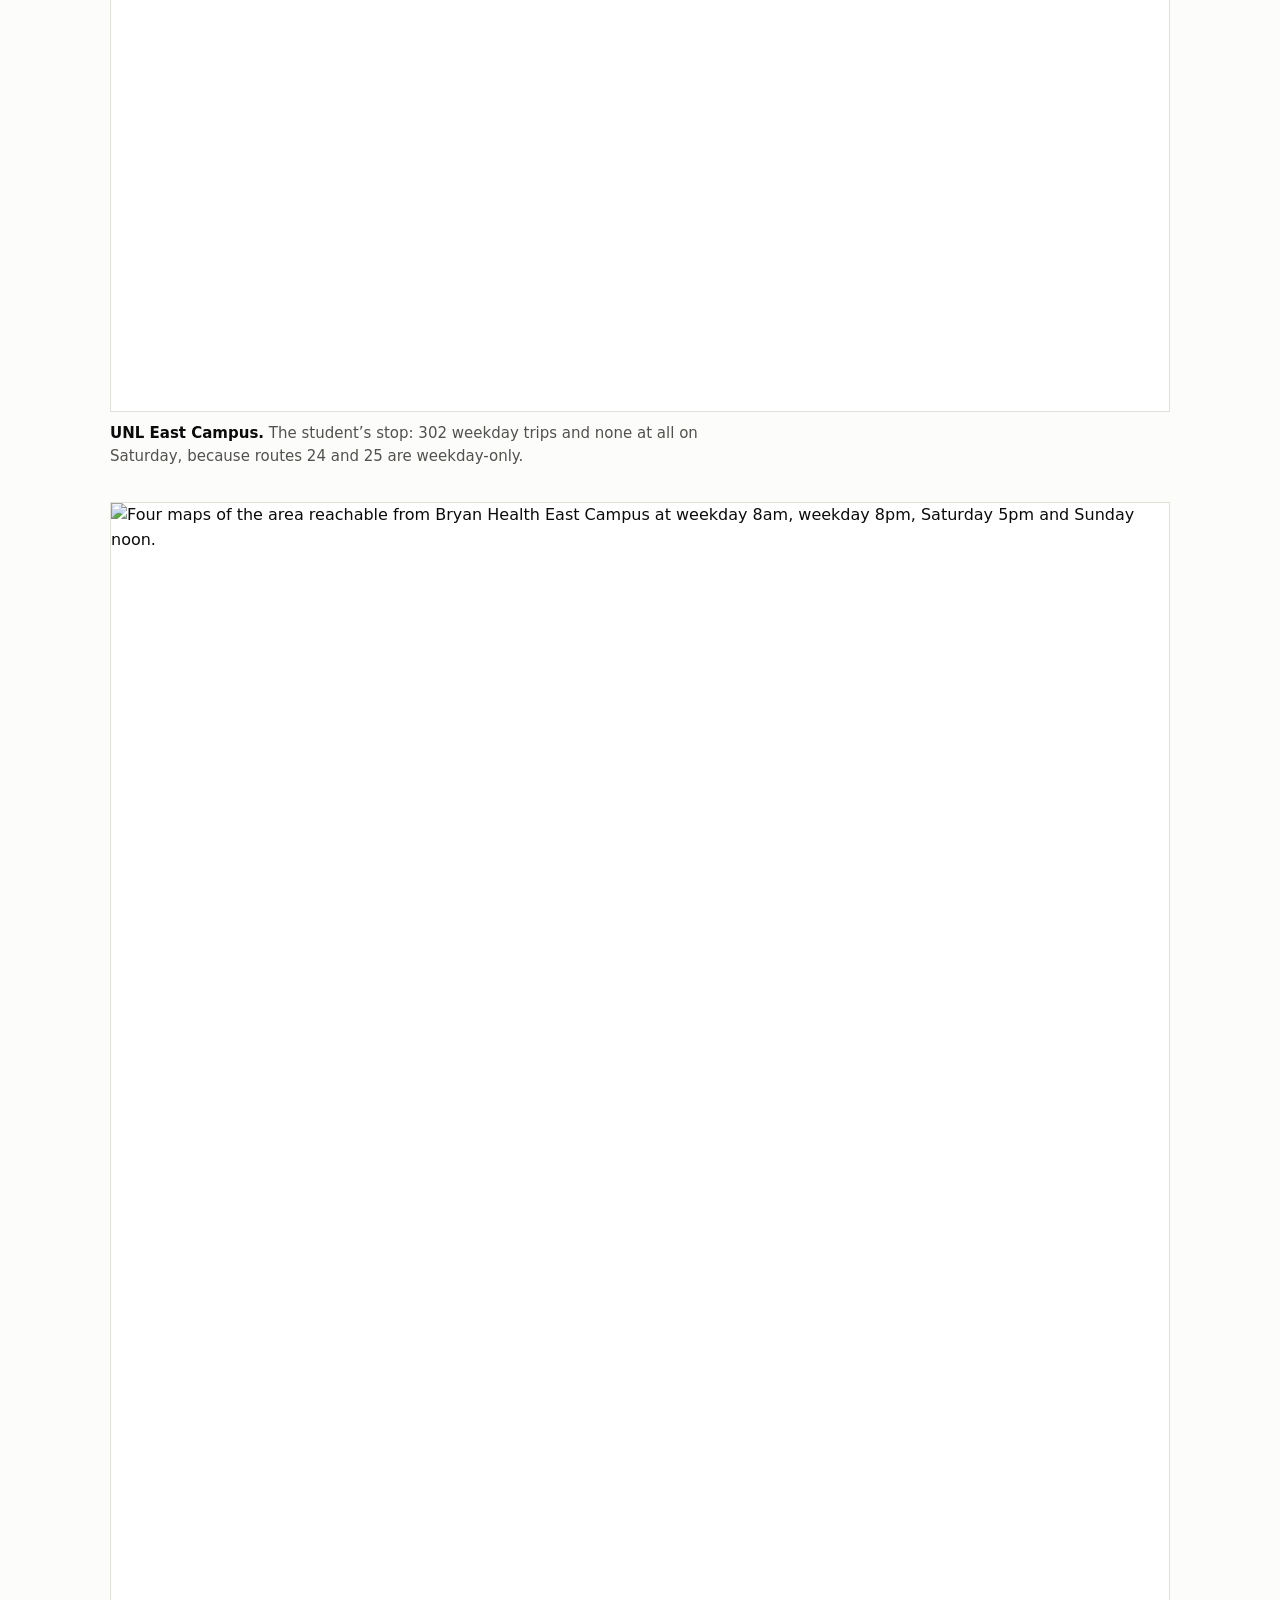
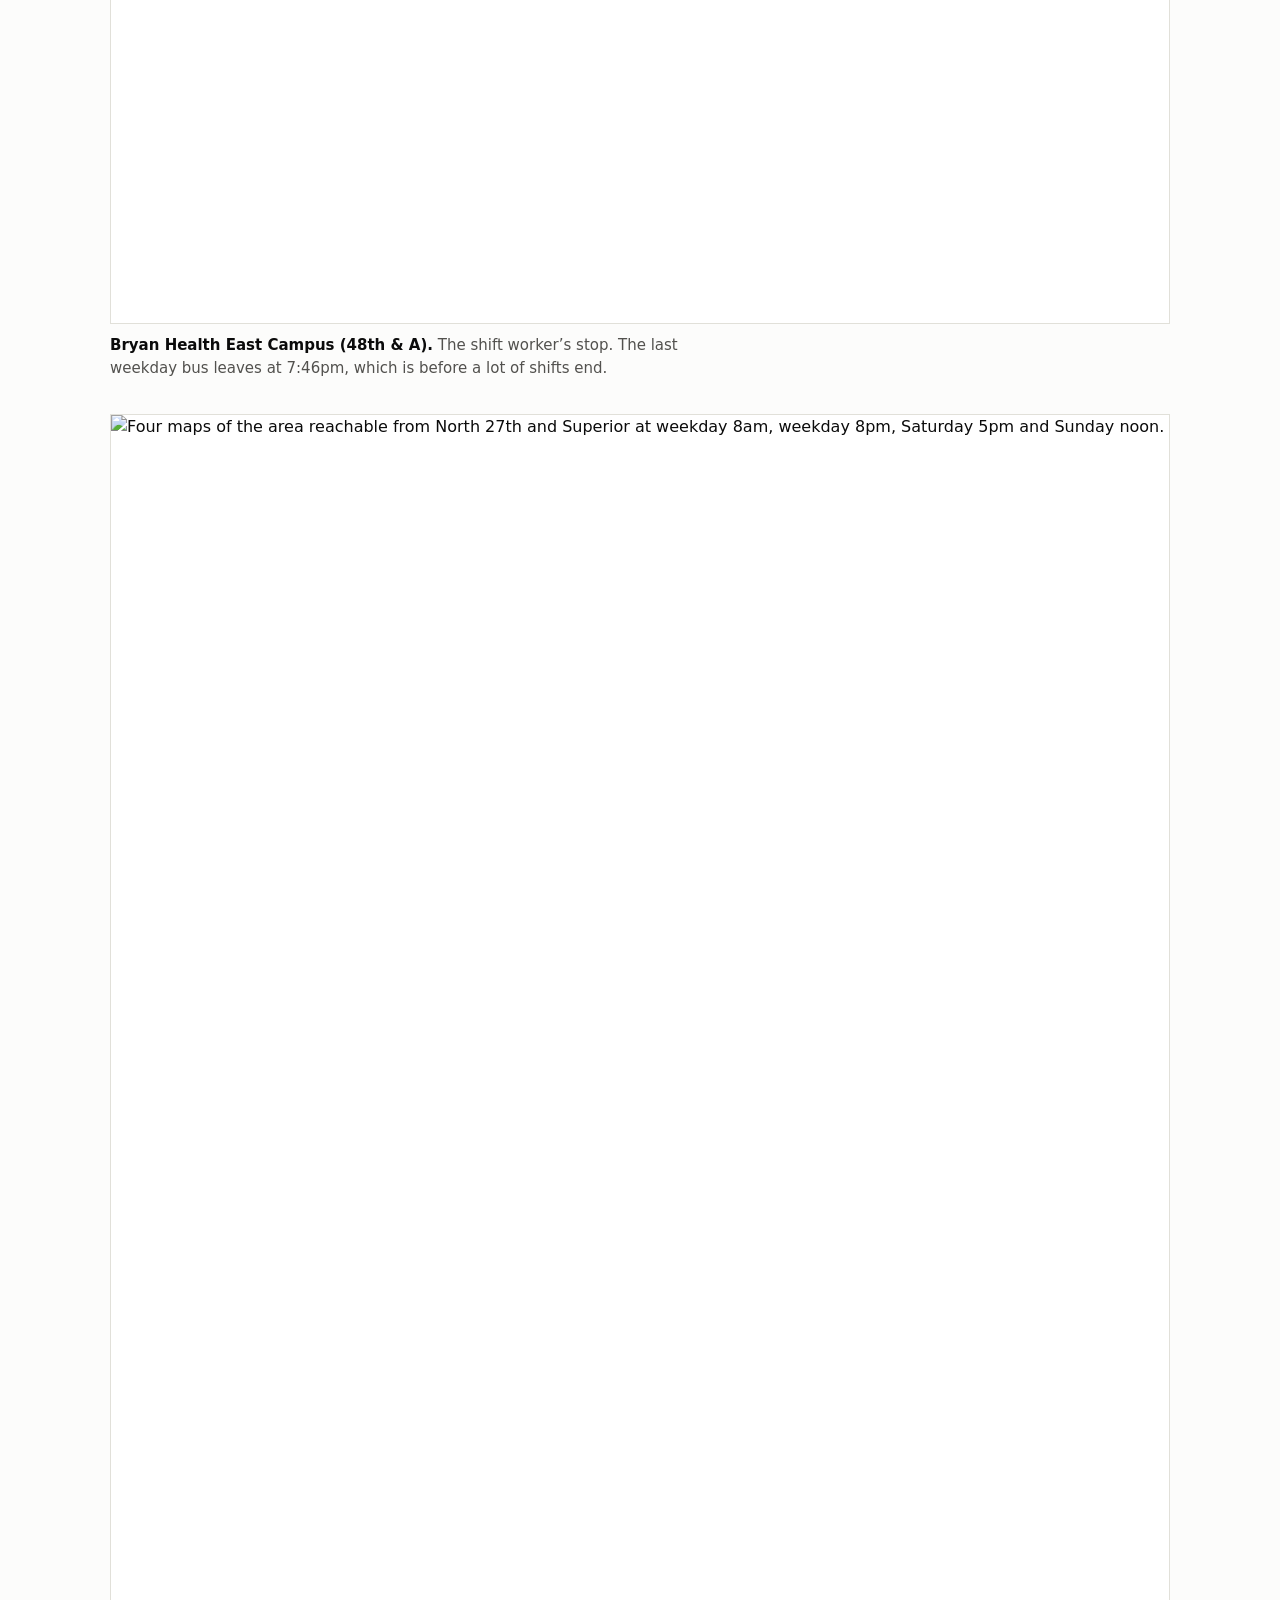
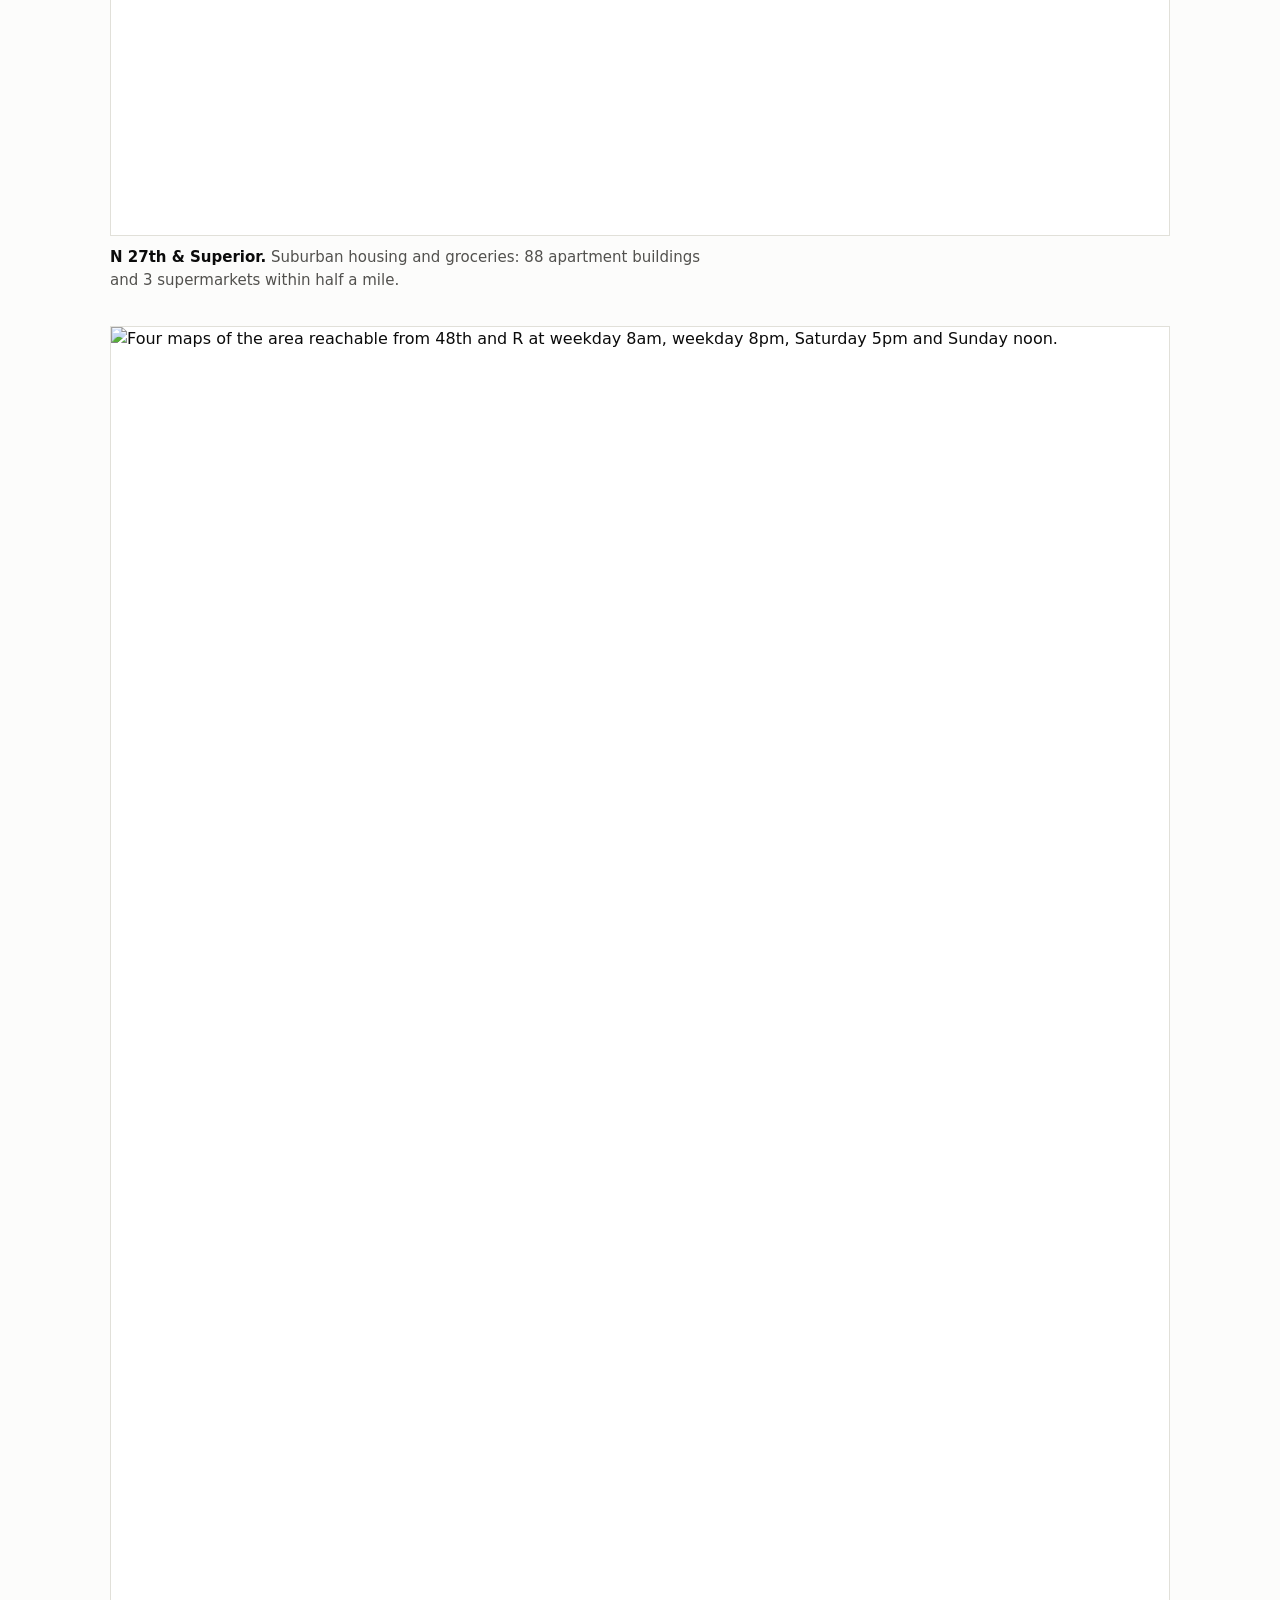
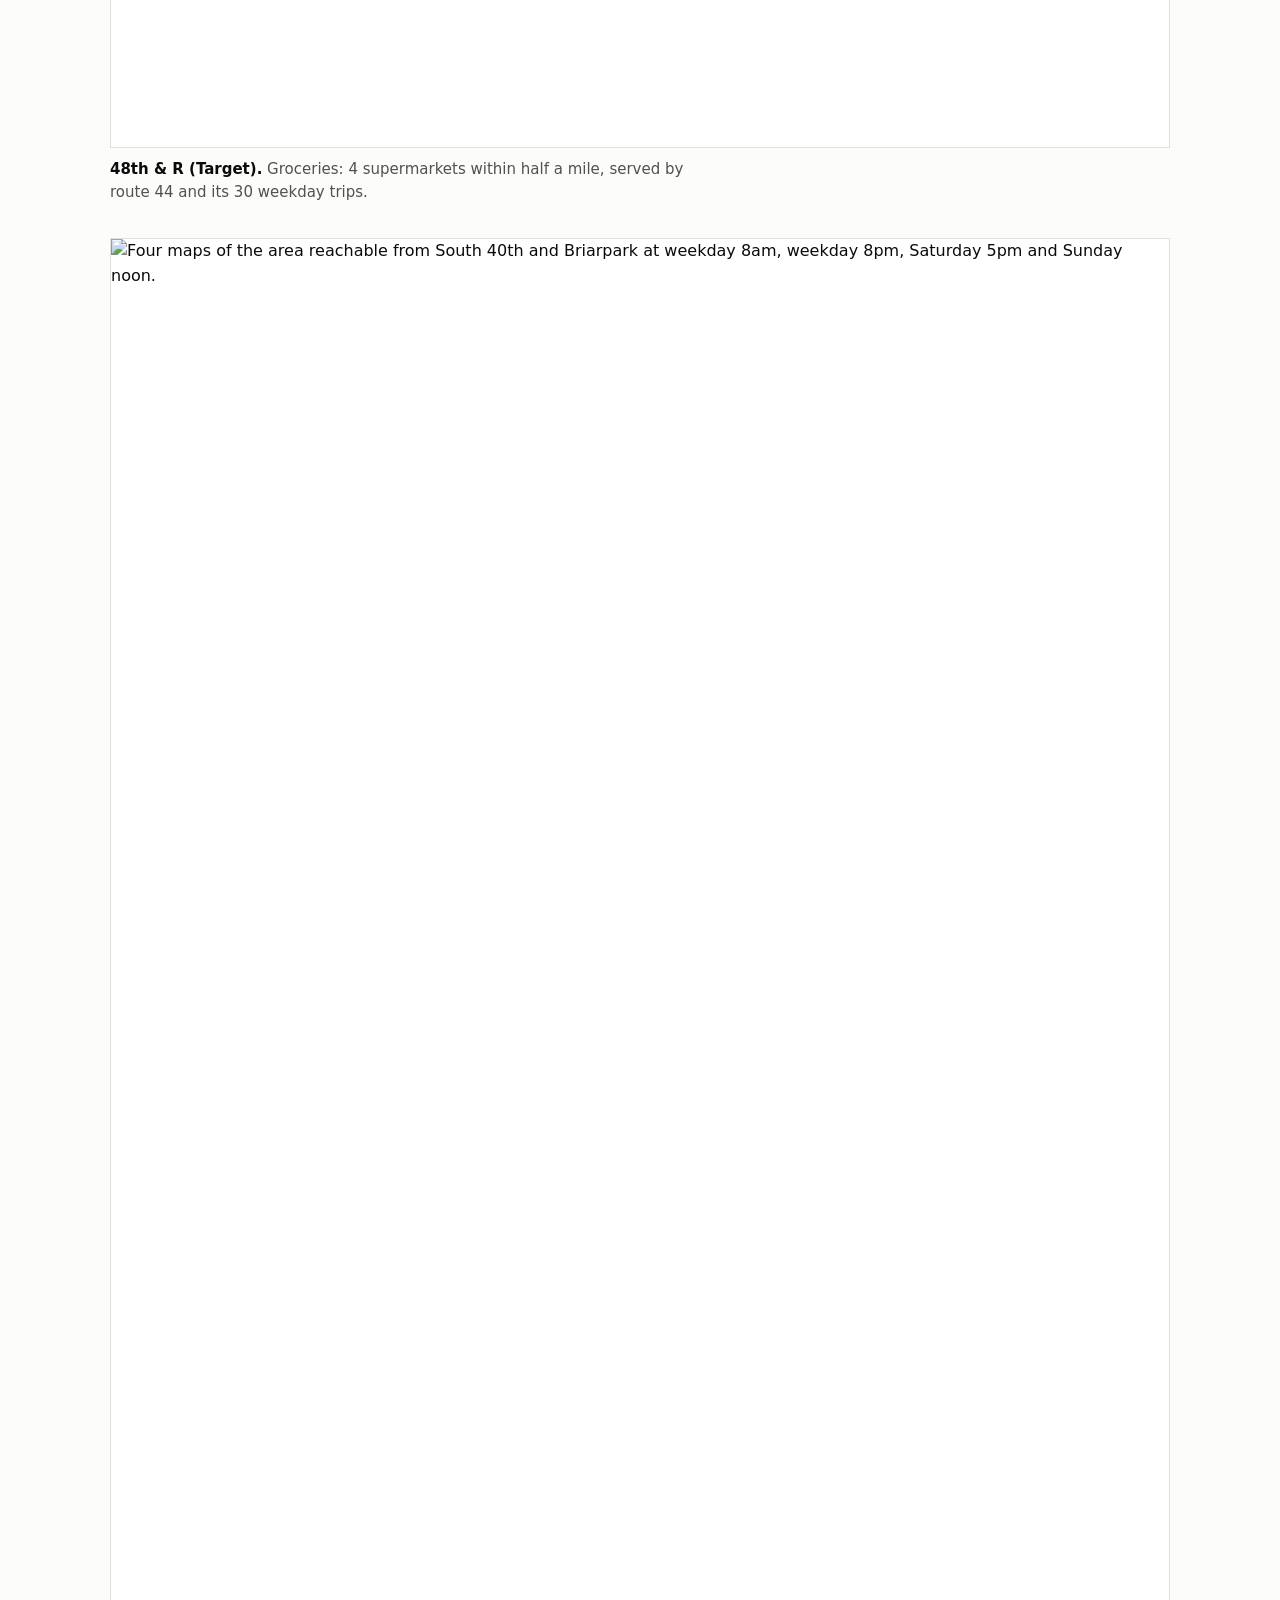
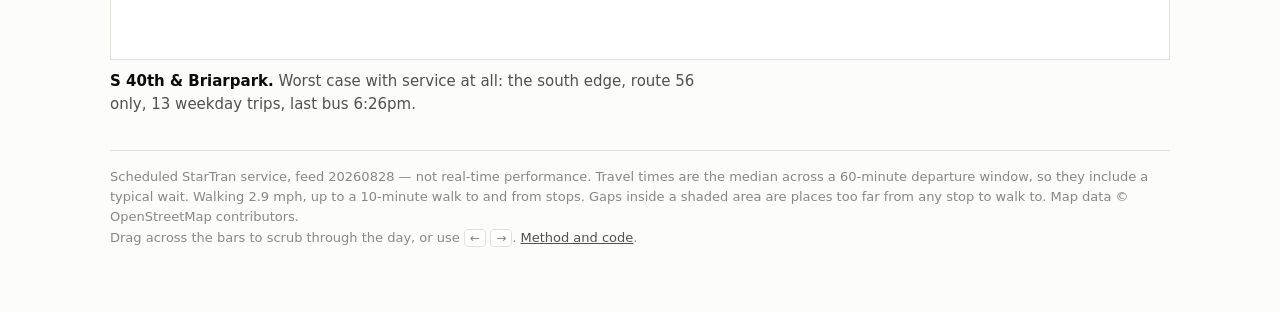
==== commit baa8f1f4: "Task 7: the page, and a publish step that checks before it copies Adds src/publish.py, which the REA" ====
--- a/output/web/explorer/index.html
+++ b/output/web/explorer/index.html
@@ -3,13 +3,26 @@
 <head>
 <meta charset="utf-8">
 <meta name="viewport" content="width=device-width, initial-scale=1">
-<title>Where can the bus get you? — hour by hour</title>
+<title>Where can the bus get you? — StarTran access in Lincoln, Nebraska</title>
+<meta name="description" content="How far the bus actually gets you from six points in Lincoln, Nebraska, hour by hour — and how far it doesn't, after dark and on weekends.">
+<meta name="author" content="Logan Servant">
+<link rel="canonical" href="https://loganserv44.github.io/where-the-bus-goes/">
+<meta property="og:type" content="website">
+<meta property="og:title" content="Where can the bus get you in an hour?">
+<meta property="og:description" content="Scheduled StarTran access in Lincoln, Nebraska, mapped hour by hour. At 8am, downtown reaches 41% of the city. At 8pm, 9%. On Sunday, nothing.">
+<meta property="og:url" content="https://loganserv44.github.io/where-the-bus-goes/">
+<meta property="og:image" content="https://loganserv44.github.io/where-the-bus-goes/downtown.webp">
+<meta name="twitter:card" content="summary_large_image">
 <style>
   :root {
     --surface: #fcfcfb; --ink: #0b0b0b; --ink2: #52514e; --muted: #898781;
     --hairline: #e1e0d9; --accent: #1c5cab; --bar: #9ec5f4;
   }
   * { box-sizing: border-box; }
+  /* Deliberately no `scroll-behavior: smooth` here. It would also govern calls that
+     pass behavior:"auto", and some embedded browsers accept a smooth scroll and then
+     never perform it -- which would take the reliable path down with it. Scrolling is
+     handled in goTo() instead, which checks that it happened. */
   body { margin: 0; background: var(--surface); color: var(--ink);
          font: 16px/1.55 "Segoe UI", system-ui, -apple-system, sans-serif; }
   .wrap { max-width: 1100px; margin: 0 auto; padding: 32px 20px 64px; }
@@ -80,6 +93,15 @@
   .aside article { border-top: 1px dashed var(--hairline); }
   .aside h3 { font-size: 13px; letter-spacing: .06em; text-transform: uppercase;
               color: var(--muted); font-weight: 600; }
+  .panels { margin: 48px 0 0; padding-top: 12px; border-top: 2px solid var(--ink); }
+  .panels > h2 { font-size: 22px; margin: 14px 0 8px; }
+  .panels > .lede { margin-bottom: 26px; }
+  .panel { margin: 0 0 34px; }
+  .panel img { width: 100%; height: auto; display: block; background: #fff;
+               border: 1px solid var(--hairline); }
+  .panel figcaption { margin-top: 10px; color: var(--ink2); font-size: 15px;
+                      max-width: 62ch; }
+  .panel figcaption b { color: var(--ink); }
   footer { margin-top: 32px; padding-top: 16px; border-top: 1px solid var(--hairline);
            color: var(--muted); font-size: 13px; }
   footer a { color: var(--ink2); }
@@ -141,7 +163,7 @@
        link sees the same number they just read. Do not edit a number here without
        re-checking it against the run that produced the maps. -->
   <section class="findings">
-    <h2>Six things the maps turned up</h2>
+    <h2>Seven things the maps turned up</h2>
 
     <article>
       <h3>“Service runs until 9:50pm” is true and useless.</h3>
@@ -193,6 +215,15 @@
       Christmas, or the feed only carries near-term exceptions — and nothing in the data
       says which.</p>
     </article>
+
+    <article>
+      <h3>A map can show you service that isn’t there.</h3>
+      <p class="fact">No bus stops at UNL East Campus on a Saturday. Its Saturday map
+      still shades <a href="#fig-unl-east-campus">10.5 sq mi</a>.</p>
+      <p>Zero Saturday departures — routes 24 and 25 are weekday-only — and yet the panel
+      is far from empty, because you can walk to stops that other routes still serve. The
+      shading is real. It just isn’t what it looks like.</p>
+    </article>
   </section>
 
   <section class="findings aside">
@@ -212,6 +243,53 @@
       being dropped. The network was right; my measurement was wrong. Every trip is now
       timed door to door, from when you leave to when you arrive.</p>
     </article>
+  </section>
+
+  <!-- The six comparison figures. Captions are each origin's reason for being chosen,
+       from data/origins.csv, converted to US units to match the rest of the page. -->
+  <section class="panels">
+    <h2>The six origins, side by side</h2>
+    <p class="lede">Each figure holds one origin across four departure times — weekday
+    8am and 8pm, Saturday 5pm, Sunday noon — drawn at one shared scale, so the change
+    across a week is a matter of looking rather than arithmetic. The Sunday panel is blank
+    because no StarTran bus runs on a Sunday.</p>
+
+    <figure class="panel" id="fig-downtown">
+      <img src="downtown.webp" alt="Four maps of the area reachable from Downtown (11th and P) at weekday 8am, weekday 8pm, Saturday 5pm and Sunday noon." loading="lazy" width="2400" height="3220">
+      <figcaption><b>Downtown (11th &amp; P).</b> Best case: 315 weekday trips, the most
+      of any stop in Lincoln. Last bus 9:48pm. Stands in for UNL City Campus, 0.6 miles
+      away.</figcaption>
+    </figure>
+
+    <figure class="panel" id="fig-unl-east-campus">
+      <img src="unl-east-campus.webp" alt="Four maps of the area reachable from UNL East Campus at weekday 8am, weekday 8pm, Saturday 5pm and Sunday noon." loading="lazy" width="2400" height="3220">
+      <figcaption><b>UNL East Campus.</b> The student’s stop: 302 weekday trips and none
+      at all on Saturday, because routes 24 and 25 are weekday-only.</figcaption>
+    </figure>
+
+    <figure class="panel" id="fig-bryan-east">
+      <img src="bryan-east.webp" alt="Four maps of the area reachable from Bryan Health East Campus at weekday 8am, weekday 8pm, Saturday 5pm and Sunday noon." loading="lazy" width="2400" height="3220">
+      <figcaption><b>Bryan Health East Campus (48th &amp; A).</b> The shift worker’s stop.
+      The last weekday bus leaves at 7:46pm, which is before a lot of shifts end.</figcaption>
+    </figure>
+
+    <figure class="panel" id="fig-n27th-superior">
+      <img src="n27th-superior.webp" alt="Four maps of the area reachable from North 27th and Superior at weekday 8am, weekday 8pm, Saturday 5pm and Sunday noon." loading="lazy" width="2400" height="3220">
+      <figcaption><b>N 27th &amp; Superior.</b> Suburban housing and groceries: 88
+      apartment buildings and 3 supermarkets within half a mile.</figcaption>
+    </figure>
+
+    <figure class="panel" id="fig-48th-r-target">
+      <img src="48th-r-target.webp" alt="Four maps of the area reachable from 48th and R at weekday 8am, weekday 8pm, Saturday 5pm and Sunday noon." loading="lazy" width="2400" height="3220">
+      <figcaption><b>48th &amp; R (Target).</b> Groceries: 4 supermarkets within half a
+      mile, served by route 44 and its 30 weekday trips.</figcaption>
+    </figure>
+
+    <figure class="panel" id="fig-s40th-briarpark">
+      <img src="s40th-briarpark.webp" alt="Four maps of the area reachable from South 40th and Briarpark at weekday 8am, weekday 8pm, Saturday 5pm and Sunday noon." loading="lazy" width="2400" height="3220">
+      <figcaption><b>S 40th &amp; Briarpark.</b> Worst case with service at all: the south
+      edge, route 56 only, 13 weekday trips, last bus 6:26pm.</figcaption>
+    </figure>
   </section>
 
   <footer id="footer"></footer>
@@ -525,15 +603,42 @@
   // because by the time a reader clicks one they are well below it. Scrolling to the
   // readout rather than the figure keeps the number and the map on screen together.
   const readoutEl = document.querySelector(".readout");
-  const smooth = !matchMedia("(prefers-reduced-motion: reduce)").matches;
+  // Scroll to an element, and make sure it actually happened. Some embedded browsers
+  // accept behavior:"smooth" and then never perform the scroll, which leaves a link
+  // that looks broken; if nothing has moved shortly afterwards, jump instead. The
+  // animation is the enhancement, the scroll is the requirement.
+  const reduceMotion = matchMedia("(prefers-reduced-motion: reduce)").matches;
+
+  function goTo(el) {
+    const before = window.scrollY;
+    const target = Math.round(el.getBoundingClientRect().top) + before;
+    el.scrollIntoView({behavior: reduceMotion ? "auto" : "smooth", block: "start"});
+    if (Math.abs(target - before) < 4) return;   // already there; nothing to rescue
+    setTimeout(() => {
+      if (window.scrollY === before) window.scrollTo(0, target);
+    }, 250);
+  }
+
   for (const a of document.querySelectorAll('.findings a[href^="#"]')) {
-    a.addEventListener("click", () => {
-      stopPlay();
-      // Defer past the hashchange this click is about to fire, so the scroll lands on
-      // the map the reader asked for rather than the one still on screen.
-      setTimeout(() => readoutEl.scrollIntoView(
-        {behavior: smooth ? "smooth" : "auto", block: "start"}), 0);
-    });
+    const target = a.getAttribute("href").slice(1);
+    if (target.includes("/")) {
+      a.addEventListener("click", () => {
+        stopPlay();
+        // Defer past the hashchange this click is about to fire, so the scroll lands on
+        // the map the reader asked for rather than the one still on screen.
+        setTimeout(() => goTo(readoutEl), 0);
+      });
+    } else {
+      // A link to one of the comparison figures further down. Scroll to it without
+      // letting the fragment change: the URL holds the explorer's state, and a
+      // "#fig-..." in it would be read back as a broken permalink on the next load.
+      a.addEventListener("click", (e) => {
+        const el = document.getElementById(target);
+        if (!el) return;
+        e.preventDefault();
+        goTo(el);
+      });
+    }
   }
 
   addEventListener("hashchange", () => {
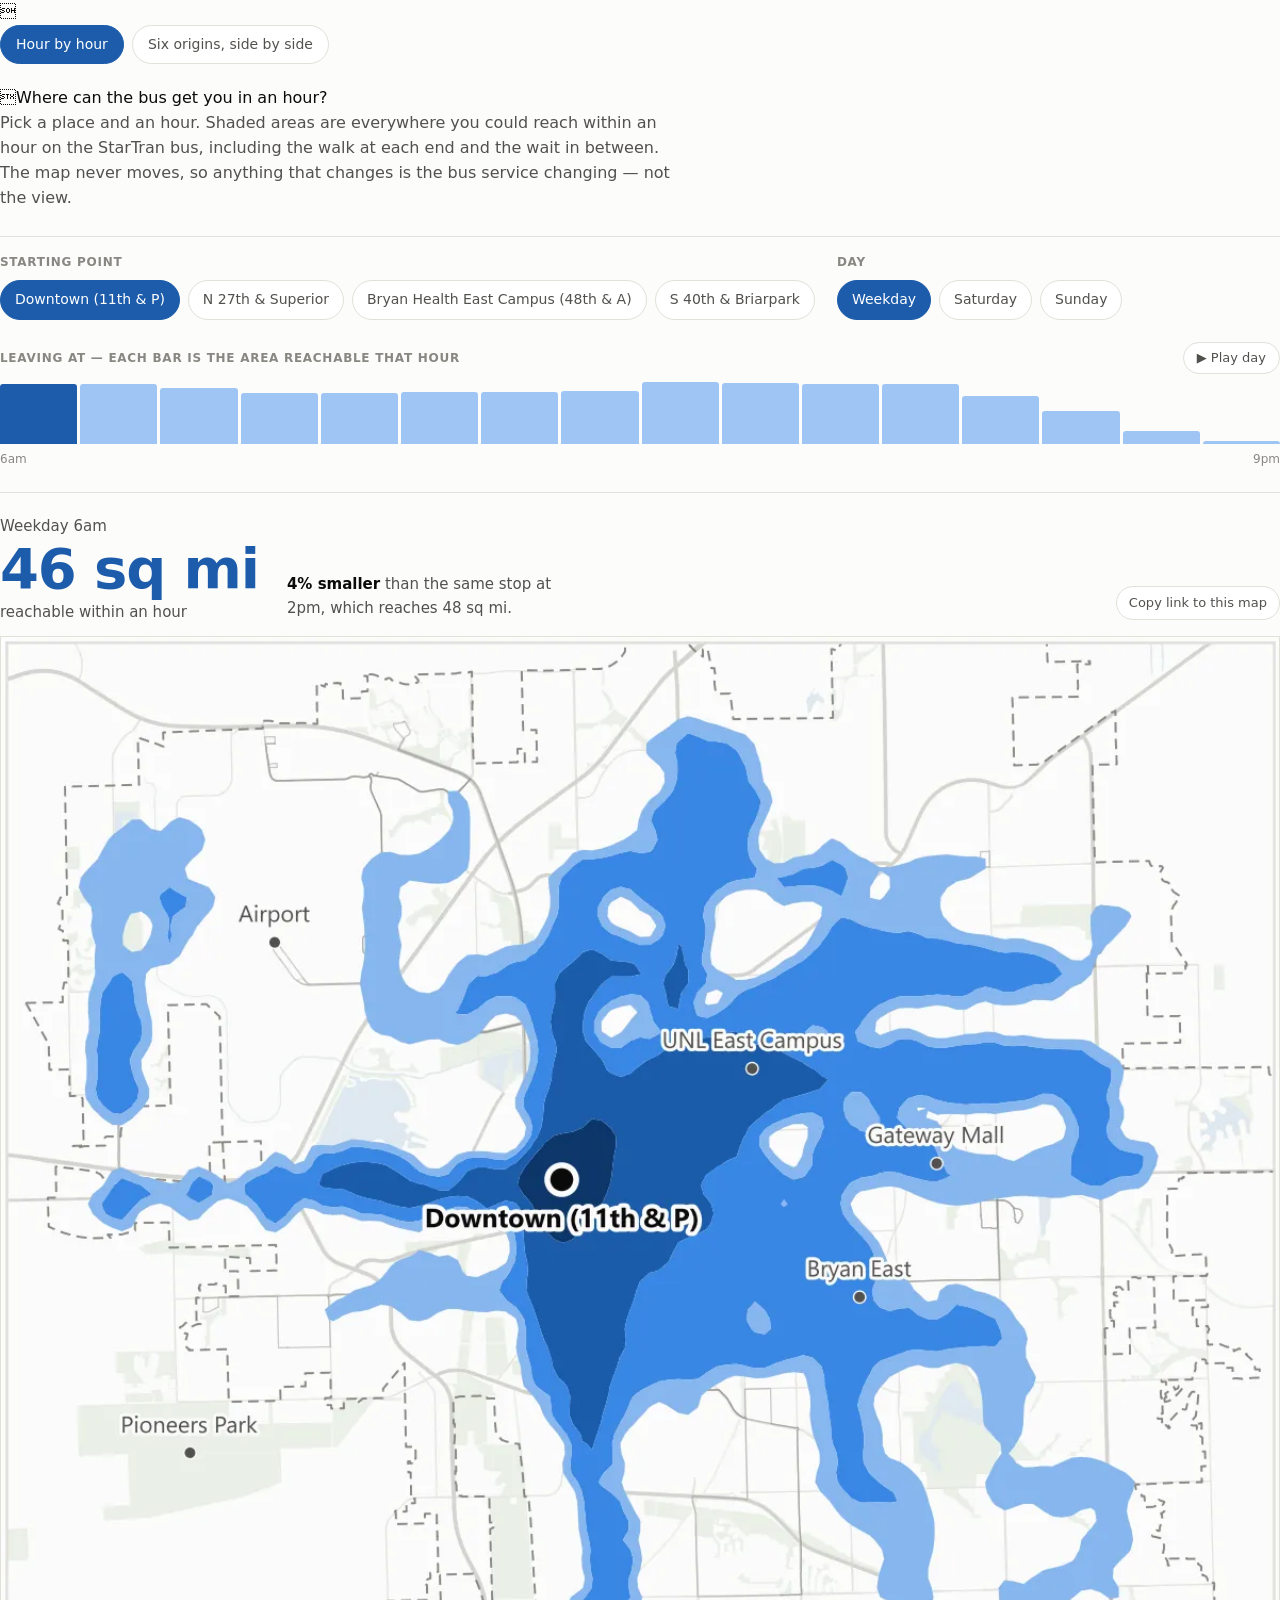
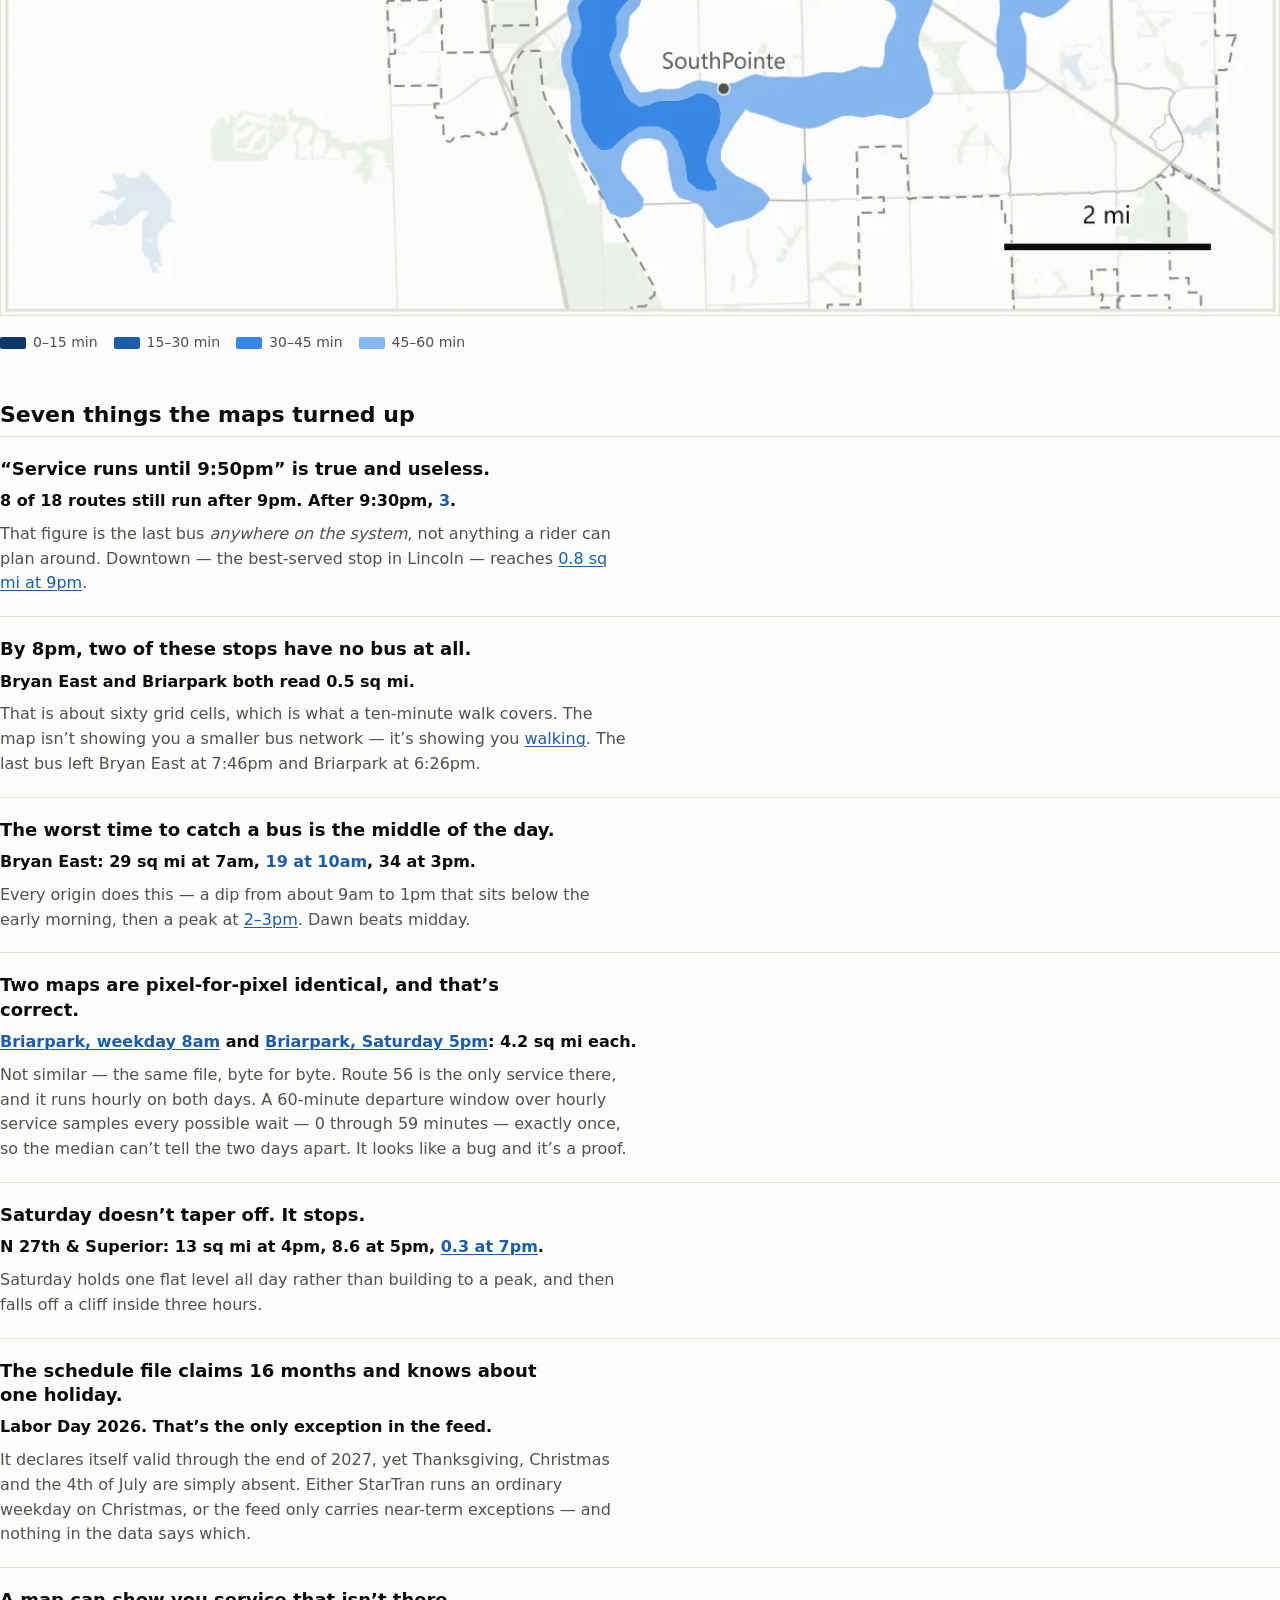
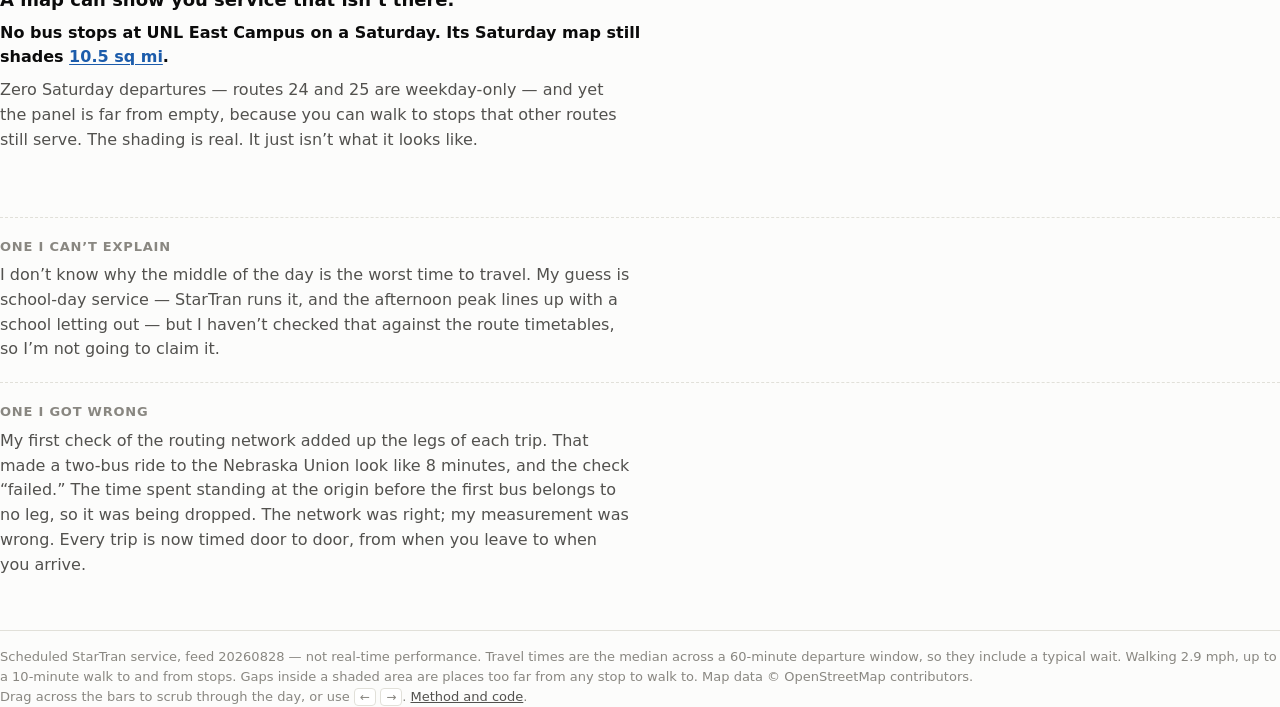
==== commit 0116695e: "Split the site into two pages, and stop trusting decode() One page carrying the explorer, seven find" ====
--- a/output/web/explorer/index.html
+++ b/output/web/explorer/index.html
@@ -13,106 +13,15 @@
 <meta property="og:url" content="https://loganserv44.github.io/where-the-bus-goes/">
 <meta property="og:image" content="https://loganserv44.github.io/where-the-bus-goes/downtown.webp">
 <meta name="twitter:card" content="summary_large_image">
-<style>
-  :root {
-    --surface: #fcfcfb; --ink: #0b0b0b; --ink2: #52514e; --muted: #898781;
-    --hairline: #e1e0d9; --accent: #1c5cab; --bar: #9ec5f4;
-  }
-  * { box-sizing: border-box; }
-  /* Deliberately no `scroll-behavior: smooth` here. It would also govern calls that
-     pass behavior:"auto", and some embedded browsers accept a smooth scroll and then
-     never perform it -- which would take the reliable path down with it. Scrolling is
-     handled in goTo() instead, which checks that it happened. */
-  body { margin: 0; background: var(--surface); color: var(--ink);
-         font: 16px/1.55 "Segoe UI", system-ui, -apple-system, sans-serif; }
-  .wrap { max-width: 1100px; margin: 0 auto; padding: 32px 20px 64px; }
-  h1 { font-size: clamp(24px, 4vw, 32px); line-height: 1.2; margin: 0 0 10px; }
-  .lede { color: var(--ink2); margin: 0 0 26px; max-width: 68ch; }
-  .row { display: flex; flex-wrap: wrap; gap: 22px; align-items: flex-start; }
-  .group { display: flex; flex-direction: column; gap: 8px; }
-  .group h2 { font-size: 12px; letter-spacing: .06em; text-transform: uppercase;
-              color: var(--muted); margin: 0; font-weight: 600; }
-  .btns { display: flex; flex-wrap: wrap; gap: 8px; }
-  button { font: inherit; font-size: 14px; padding: 8px 14px; cursor: pointer;
-           background: #fff; color: var(--ink2); border: 1px solid var(--hairline);
-           border-radius: 999px; }
-  button:hover { border-color: var(--muted); color: var(--ink); }
-  button[aria-pressed="true"] { background: var(--accent); border-color: var(--accent);
-                                color: #fff; }
-  .controls { padding: 16px 0 18px; border-top: 1px solid var(--hairline);
-              border-bottom: 1px solid var(--hairline); margin-bottom: 20px; }
-  .timeline { margin: 22px 0 6px; }
-  .tlhead { display: flex; align-items: center; gap: 12px; margin: 0 0 8px; }
-  .tlhead h2 { margin: 0; }
-  /* pan-y, not none: a vertical swipe over the bars still scrolls the page, while
-     horizontal movement is ours to scrub with. */
-  .bars { display: flex; align-items: flex-end; gap: 3px; height: 62px;
-          touch-action: pan-y; }
-  .bars button { flex: 1 1 0; padding: 0; border: 0; border-radius: 3px 3px 0 0;
-                 background: var(--bar); min-width: 0; cursor: ew-resize; }
-  .bars button[aria-pressed="true"] { background: var(--accent); }
-  .bars button:hover { outline: 2px solid var(--muted); outline-offset: 1px; }
-  .ticks { display: flex; justify-content: space-between; color: var(--muted);
-           font-size: 12px; margin-top: 6px; }
-  button.play { margin-left: auto; font-size: 13px; padding: 5px 13px; min-width: 88px;
-                white-space: nowrap; flex: 0 0 auto; }
-  button.play[aria-pressed="true"] { background: var(--accent); border-color: var(--accent);
-                                     color: #fff; }
-
-  .readout { display: flex; flex-wrap: wrap; gap: 4px 28px; align-items: flex-end;
-             margin: 22px 0 12px; }
-  .eyebrow { margin: 0; color: var(--ink2); font-size: 15px; }
-  .statnum { margin: 2px 0 0; font-size: clamp(38px, 7vw, 56px); line-height: 1;
-             font-weight: 700; color: var(--accent); letter-spacing: -.02em; }
-  .statsub { margin: 4px 0 0; color: var(--ink2); font-size: 15px; }
-  .compare { margin: 0 0 4px; color: var(--ink2); font-size: 15px; max-width: 30ch; }
-  .compare b { color: var(--ink); font-weight: 700; }
-  button.share { font-size: 13px; padding: 6px 12px; margin: 0 0 4px auto; }
-  .shareurl { width: 100%; font: inherit; font-size: 13px; padding: 6px 8px;
-              margin: 0 0 12px; color: var(--ink2); background: #fff;
-              border: 1px solid var(--hairline); border-radius: 6px; }
-  figure { margin: 0; }
-  figure img { width: 100%; height: auto; display: block; background: #fff;
-               border: 1px solid var(--hairline); transition: opacity .12s ease; }
-  /* Only seen when a map isn't in cache yet: the previous one stays up, dimmed, so a
-     slow load reads as "working" rather than as a broken image. */
-  figure.loading img { opacity: .45; }
-  .legend { display: flex; flex-wrap: wrap; gap: 16px; margin: 16px 0 0;
-            color: var(--ink2); font-size: 14px; }
-  .legend span { display: flex; align-items: center; gap: 7px; }
-  .sw { width: 26px; height: 12px; border-radius: 2px; }
-  .findings { margin: 44px 0 0; }
-  .findings > h2 { font-size: 22px; margin: 0 0 4px; }
-  .findings article { padding: 20px 0; border-top: 1px solid var(--hairline); }
-  .findings h3 { font-size: 18px; line-height: 1.35; margin: 0 0 8px; max-width: 46ch; }
-  .findings p { margin: 0; max-width: 62ch; color: var(--ink2); }
-  .findings .fact { color: var(--ink); font-weight: 600; margin-bottom: 8px; }
-  .findings .fact b { color: var(--accent); }
-  .findings a { color: var(--accent); text-decoration-thickness: 1px;
-                text-underline-offset: 2px; }
-  .aside article { border-top: 1px dashed var(--hairline); }
-  .aside h3 { font-size: 13px; letter-spacing: .06em; text-transform: uppercase;
-              color: var(--muted); font-weight: 600; }
-  .panels { margin: 48px 0 0; padding-top: 12px; border-top: 2px solid var(--ink); }
-  .panels > h2 { font-size: 22px; margin: 14px 0 8px; }
-  .panels > .lede { margin-bottom: 26px; }
-  .panel { margin: 0 0 34px; }
-  .panel img { width: 100%; height: auto; display: block; background: #fff;
-               border: 1px solid var(--hairline); }
-  .panel figcaption { margin-top: 10px; color: var(--ink2); font-size: 15px;
-                      max-width: 62ch; }
-  .panel figcaption b { color: var(--ink); }
-  footer { margin-top: 32px; padding-top: 16px; border-top: 1px solid var(--hairline);
-           color: var(--muted); font-size: 13px; }
-  footer a { color: var(--ink2); }
-  kbd { font: inherit; font-size: 12px; background: #fff; border: 1px solid var(--hairline);
-        border-radius: 4px; padding: 1px 5px; }
-  @media (max-width: 620px) { .bars { height: 48px; } }
-</style>
+<link rel="stylesheet" href="style.css">
 </head>
 <body>
-<div class="wrap">
-  <h1>Where can the bus get you in an hour?</h1>
+  <nav class="pagenav" aria-label="Views">
+    <a href="./" aria-current="page">Hour by hour</a>
+    <a href="compare.html">Six origins, side by side</a>
+  </nav>
+
+Where can the bus get you in an hour?</h1>
   <p class="lede">Pick a place and an hour. Shaded areas are everywhere you could reach
   within an hour on the StarTran bus, including the walk at each end and the wait in
   between. The map never moves, so anything that changes is the bus service changing —
@@ -219,7 +128,7 @@
     <article>
       <h3>A map can show you service that isn’t there.</h3>
       <p class="fact">No bus stops at UNL East Campus on a Saturday. Its Saturday map
-      still shades <a href="#fig-unl-east-campus">10.5 sq mi</a>.</p>
+      still shades <a href="compare.html#fig-unl-east-campus">10.5 sq mi</a>.</p>
       <p>Zero Saturday departures — routes 24 and 25 are weekday-only — and yet the panel
       is far from empty, because you can walk to stops that other routes still serve. The
       shading is real. It just isn’t what it looks like.</p>
@@ -245,63 +154,17 @@
     </article>
   </section>
 
-  <!-- The six comparison figures. Captions are each origin's reason for being chosen,
-       from data/origins.csv, converted to US units to match the rest of the page. -->
-  <section class="panels">
-    <h2>The six origins, side by side</h2>
-    <p class="lede">Each figure holds one origin across four departure times — weekday
-    8am and 8pm, Saturday 5pm, Sunday noon — drawn at one shared scale, so the change
-    across a week is a matter of looking rather than arithmetic. The Sunday panel is blank
-    because no StarTran bus runs on a Sunday.</p>
-
-    <figure class="panel" id="fig-downtown">
-      <img src="downtown.webp" alt="Four maps of the area reachable from Downtown (11th and P) at weekday 8am, weekday 8pm, Saturday 5pm and Sunday noon." loading="lazy" width="2400" height="3220">
-      <figcaption><b>Downtown (11th &amp; P).</b> Best case: 315 weekday trips, the most
-      of any stop in Lincoln. Last bus 9:48pm. Stands in for UNL City Campus, 0.6 miles
-      away.</figcaption>
-    </figure>
-
-    <figure class="panel" id="fig-unl-east-campus">
-      <img src="unl-east-campus.webp" alt="Four maps of the area reachable from UNL East Campus at weekday 8am, weekday 8pm, Saturday 5pm and Sunday noon." loading="lazy" width="2400" height="3220">
-      <figcaption><b>UNL East Campus.</b> The student’s stop: 302 weekday trips and none
-      at all on Saturday, because routes 24 and 25 are weekday-only.</figcaption>
-    </figure>
-
-    <figure class="panel" id="fig-bryan-east">
-      <img src="bryan-east.webp" alt="Four maps of the area reachable from Bryan Health East Campus at weekday 8am, weekday 8pm, Saturday 5pm and Sunday noon." loading="lazy" width="2400" height="3220">
-      <figcaption><b>Bryan Health East Campus (48th &amp; A).</b> The shift worker’s stop.
-      The last weekday bus leaves at 7:46pm, which is before a lot of shifts end.</figcaption>
-    </figure>
-
-    <figure class="panel" id="fig-n27th-superior">
-      <img src="n27th-superior.webp" alt="Four maps of the area reachable from North 27th and Superior at weekday 8am, weekday 8pm, Saturday 5pm and Sunday noon." loading="lazy" width="2400" height="3220">
-      <figcaption><b>N 27th &amp; Superior.</b> Suburban housing and groceries: 88
-      apartment buildings and 3 supermarkets within half a mile.</figcaption>
-    </figure>
-
-    <figure class="panel" id="fig-48th-r-target">
-      <img src="48th-r-target.webp" alt="Four maps of the area reachable from 48th and R at weekday 8am, weekday 8pm, Saturday 5pm and Sunday noon." loading="lazy" width="2400" height="3220">
-      <figcaption><b>48th &amp; R (Target).</b> Groceries: 4 supermarkets within half a
-      mile, served by route 44 and its 30 weekday trips.</figcaption>
-    </figure>
-
-    <figure class="panel" id="fig-s40th-briarpark">
-      <img src="s40th-briarpark.webp" alt="Four maps of the area reachable from South 40th and Briarpark at weekday 8am, weekday 8pm, Saturday 5pm and Sunday noon." loading="lazy" width="2400" height="3220">
-      <figcaption><b>S 40th &amp; Briarpark.</b> Worst case with service at all: the south
-      edge, route 56 only, 13 weekday trips, last bus 6:26pm.</figcaption>
-    </figure>
-  </section>
 
   <footer id="footer"></footer>
 </div>
 
 <script src="data.js"></script>
+<script src="common.js"></script>
 <script>
 (function () {
   const D = window.EXPLORER_DATA;
   if (!D) {
-    document.getElementById("footer").textContent =
-      "Could not load data.js — it must sit next to this page.";
+    buildChrome();   // reports the missing data.js in the footer
     return;
   }
 
@@ -365,18 +228,10 @@
     }));
   }
 
-  document.getElementById("legend").innerHTML = D.bands
-    .map((b) => `<span><i class="sw" style="background:${b.color}"></i>${b.label}</span>`)
-    .join("");
-
-  document.getElementById("footer").innerHTML =
-    `Scheduled StarTran service, feed ${D.feed_version} — not real-time performance. ` +
-    `Travel times are the median across a ${D.window_minutes}-minute departure window, ` +
-    `so they include a typical wait. Walking ${D.walking_mph} mph, up to a ` +
-    `${D.max_walk_minutes}-minute walk to and from stops. Gaps inside a shaded area are ` +
-    `places too far from any stop to walk to. Map data © OpenStreetMap contributors. ` +
-    `<br>Drag across the bars to scrub through the day, or use <kbd>←</kbd> <kbd>→</kbd>. ` +
-    `<a href="https://github.com/loganserv44/WhereCanTheBusGetMe">Method and code</a>.`;
+  // The legend and footer are built in common.js, so this page and compare.html cannot
+  // end up stating different routing parameters or a different feed version.
+  buildChrome("Drag across the bars to scrub through the day, or use " +
+              "<kbd>&larr;</kbd> <kbd>&rarr;</kbd>.");
 
   const barsEl = document.getElementById("bars");
   const imgEl = document.getElementById("map");
@@ -432,9 +287,24 @@
 
     if (next.complete) { apply(); return; }   // already cached: swap with no flicker
     figEl.classList.add("loading");
-    // decode() rejects on a broken file; apply anyway, so a genuinely missing image
-    // shows its alt text instead of leaving a stale map up forever.
-    (next.decode ? next.decode() : Promise.resolve()).then(apply, apply);
+    whenReady(next).then(apply);
+  }
+
+  // Resolve once the next map can be shown.
+  //
+  // The load event is the signal that is always delivered. decode() is nicer -- it waits
+  // for the bitmap too, so the swap cannot flash a half-painted image -- but a browser
+  // may leave it pending indefinitely while the document isn't being rendered, which is
+  // what a background tab is. That would leave the map blank until the reader came back
+  // to the tab, so decode only ever gets a bounded head start here.
+  function whenReady(img) {
+    const loaded = img.complete
+      ? Promise.resolve()
+      : new Promise((done) => { img.onload = img.onerror = done; });
+    return loaded.then(() => img.decode && Promise.race([
+      img.decode().catch(() => {}),          // rejects on a broken file; show it anyway
+      new Promise((done) => setTimeout(done, 150)),
+    ]));
   }
 
   // Panel labels read "Weekday 8am". Inside a chosen day that prefix is noise -- the
@@ -619,26 +489,15 @@
     }, 250);
   }
 
+  // Only same-page fragments are the explorer's own state. A finding that points at
+  // compare.html is an ordinary link and is left alone.
   for (const a of document.querySelectorAll('.findings a[href^="#"]')) {
-    const target = a.getAttribute("href").slice(1);
-    if (target.includes("/")) {
-      a.addEventListener("click", () => {
-        stopPlay();
-        // Defer past the hashchange this click is about to fire, so the scroll lands on
-        // the map the reader asked for rather than the one still on screen.
-        setTimeout(() => goTo(readoutEl), 0);
-      });
-    } else {
-      // A link to one of the comparison figures further down. Scroll to it without
-      // letting the fragment change: the URL holds the explorer's state, and a
-      // "#fig-..." in it would be read back as a broken permalink on the next load.
-      a.addEventListener("click", (e) => {
-        const el = document.getElementById(target);
-        if (!el) return;
-        e.preventDefault();
-        goTo(el);
-      });
-    }
+    a.addEventListener("click", () => {
+      stopPlay();
+      // Defer past the hashchange this click is about to fire, so the scroll lands on
+      // the map the reader asked for rather than the one still on screen.
+      setTimeout(() => goTo(readoutEl), 0);
+    });
   }
 
   addEventListener("hashchange", () => {
--- a/output/web/explorer/style.css
+++ b/output/web/explorer/style.css
@@ -0,0 +1,111 @@
+/* Shared by index.html (the hourly explorer) and compare.html (the six figures).
+   One file rather than a copy per page: the two must not drift apart, and the whole
+   thing is small enough that the unused rules on either page cost nothing. */
+
+:root {
+  --surface: #fcfcfb; --ink: #0b0b0b; --ink2: #52514e; --muted: #898781;
+  --hairline: #e1e0d9; --accent: #1c5cab; --bar: #9ec5f4;
+}
+* { box-sizing: border-box; }
+/* Deliberately no `scroll-behavior: smooth` here. It would also govern calls that
+   pass behavior:"auto", and some embedded browsers accept a smooth scroll and then
+   never perform it -- which would take the reliable path down with it. Scrolling is
+   handled in goTo() instead, which checks that it happened. */
+body { margin: 0; background: var(--surface); color: var(--ink);
+       font: 16px/1.55 "Segoe UI", system-ui, -apple-system, sans-serif; }
+.wrap { max-width: 1100px; margin: 0 auto; padding: 32px 20px 64px; }
+h1 { font-size: clamp(24px, 4vw, 32px); line-height: 1.2; margin: 0 0 10px; }
+.lede { color: var(--ink2); margin: 0 0 26px; max-width: 68ch; }
+.row { display: flex; flex-wrap: wrap; gap: 22px; align-items: flex-start; }
+.group { display: flex; flex-direction: column; gap: 8px; }
+.group h2 { font-size: 12px; letter-spacing: .06em; text-transform: uppercase;
+            color: var(--muted); margin: 0; font-weight: 600; }
+.btns { display: flex; flex-wrap: wrap; gap: 8px; }
+button { font: inherit; font-size: 14px; padding: 8px 14px; cursor: pointer;
+         background: #fff; color: var(--ink2); border: 1px solid var(--hairline);
+         border-radius: 999px; }
+button:hover { border-color: var(--muted); color: var(--ink); }
+button[aria-pressed="true"] { background: var(--accent); border-color: var(--accent);
+                              color: #fff; }
+.controls { padding: 16px 0 18px; border-top: 1px solid var(--hairline);
+            border-bottom: 1px solid var(--hairline); margin-bottom: 20px; }
+.timeline { margin: 22px 0 6px; }
+.tlhead { display: flex; align-items: center; gap: 12px; margin: 0 0 8px; }
+.tlhead h2 { margin: 0; }
+/* pan-y, not none: a vertical swipe over the bars still scrolls the page, while
+   horizontal movement is ours to scrub with. */
+.bars { display: flex; align-items: flex-end; gap: 3px; height: 62px;
+        touch-action: pan-y; }
+.bars button { flex: 1 1 0; padding: 0; border: 0; border-radius: 3px 3px 0 0;
+               background: var(--bar); min-width: 0; cursor: ew-resize; }
+.bars button[aria-pressed="true"] { background: var(--accent); }
+.bars button:hover { outline: 2px solid var(--muted); outline-offset: 1px; }
+.ticks { display: flex; justify-content: space-between; color: var(--muted);
+         font-size: 12px; margin-top: 6px; }
+button.play { margin-left: auto; font-size: 13px; padding: 5px 13px; min-width: 88px;
+              white-space: nowrap; flex: 0 0 auto; }
+button.play[aria-pressed="true"] { background: var(--accent); border-color: var(--accent);
+                                   color: #fff; }
+
+.readout { display: flex; flex-wrap: wrap; gap: 4px 28px; align-items: flex-end;
+           margin: 22px 0 12px; }
+.eyebrow { margin: 0; color: var(--ink2); font-size: 15px; }
+.statnum { margin: 2px 0 0; font-size: clamp(38px, 7vw, 56px); line-height: 1;
+           font-weight: 700; color: var(--accent); letter-spacing: -.02em; }
+.statsub { margin: 4px 0 0; color: var(--ink2); font-size: 15px; }
+.compare { margin: 0 0 4px; color: var(--ink2); font-size: 15px; max-width: 30ch; }
+.compare b { color: var(--ink); font-weight: 700; }
+button.share { font-size: 13px; padding: 6px 12px; margin: 0 0 4px auto; }
+.shareurl { width: 100%; font: inherit; font-size: 13px; padding: 6px 8px;
+            margin: 0 0 12px; color: var(--ink2); background: #fff;
+            border: 1px solid var(--hairline); border-radius: 6px; }
+figure { margin: 0; }
+figure img { width: 100%; height: auto; display: block; background: #fff;
+             border: 1px solid var(--hairline); transition: opacity .12s ease; }
+/* Only seen when a map isn't in cache yet: the previous one stays up, dimmed, so a
+   slow load reads as "working" rather than as a broken image. */
+figure.loading img { opacity: .45; }
+.legend { display: flex; flex-wrap: wrap; gap: 16px; margin: 16px 0 0;
+          color: var(--ink2); font-size: 14px; }
+.legend span { display: flex; align-items: center; gap: 7px; }
+.sw { width: 26px; height: 12px; border-radius: 2px; }
+.findings { margin: 44px 0 0; }
+.findings > h2 { font-size: 22px; margin: 0 0 4px; }
+.findings article { padding: 20px 0; border-top: 1px solid var(--hairline); }
+.findings h3 { font-size: 18px; line-height: 1.35; margin: 0 0 8px; max-width: 46ch; }
+.findings p { margin: 0; max-width: 62ch; color: var(--ink2); }
+.findings .fact { color: var(--ink); font-weight: 600; margin-bottom: 8px; }
+.findings .fact b { color: var(--accent); }
+.findings a { color: var(--accent); text-decoration-thickness: 1px;
+              text-underline-offset: 2px; }
+.aside article { border-top: 1px dashed var(--hairline); }
+.aside h3 { font-size: 13px; letter-spacing: .06em; text-transform: uppercase;
+            color: var(--muted); font-weight: 600; }
+.panels { margin: 48px 0 0; padding-top: 12px; border-top: 2px solid var(--ink); }
+/* On compare.html the figures are the page, not a section appended to one, so they need
+   no rule above them and no gap to clear. */
+.panels.bare { margin-top: 28px; padding-top: 0; border-top: 0; }
+.panels > h2 { font-size: 22px; margin: 14px 0 8px; }
+.panels > .lede { margin-bottom: 26px; }
+.panel { margin: 0 0 34px; }
+.panel img { width: 100%; height: auto; display: block; background: #fff;
+             border: 1px solid var(--hairline); }
+.panel figcaption { margin-top: 10px; color: var(--ink2); font-size: 15px;
+                    max-width: 62ch; }
+.panel figcaption b { color: var(--ink); }
+footer { margin-top: 32px; padding-top: 16px; border-top: 1px solid var(--hairline);
+         color: var(--muted); font-size: 13px; }
+footer a { color: var(--ink2); }
+kbd { font: inherit; font-size: 12px; background: #fff; border: 1px solid var(--hairline);
+      border-radius: 4px; padding: 1px 5px; }
+@media (max-width: 620px) { .bars { height: 48px; } }
+
+/* Page switcher, on both pages. The current page is marked rather than hidden, so it
+   is always visible that there are two. */
+.pagenav { display: flex; flex-wrap: wrap; gap: 8px; margin: 0 0 22px; }
+.pagenav a { font-size: 14px; padding: 8px 15px; border-radius: 999px;
+             border: 1px solid var(--hairline); background: #fff; color: var(--ink2);
+             text-decoration: none; }
+.pagenav a:hover { border-color: var(--muted); color: var(--ink); }
+.pagenav a[aria-current="page"] { background: var(--accent); border-color: var(--accent);
+                                  color: #fff; }
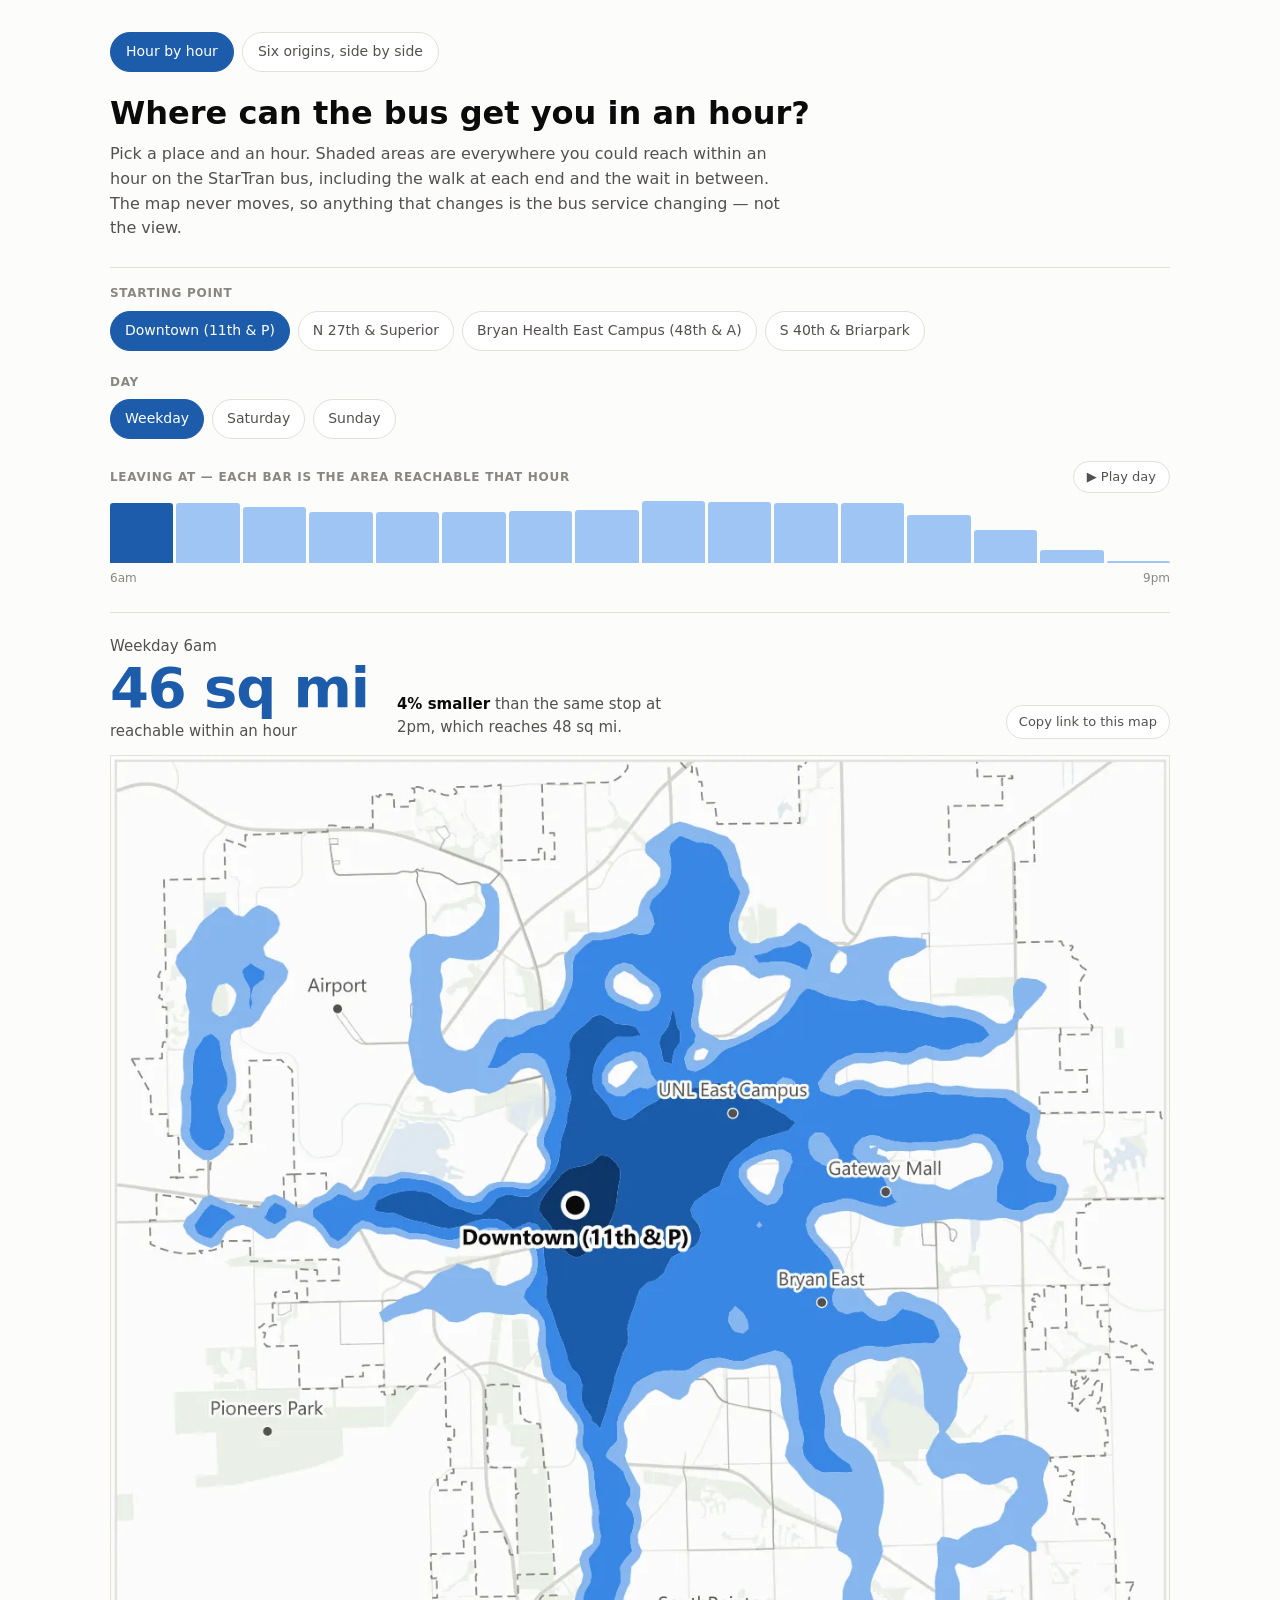
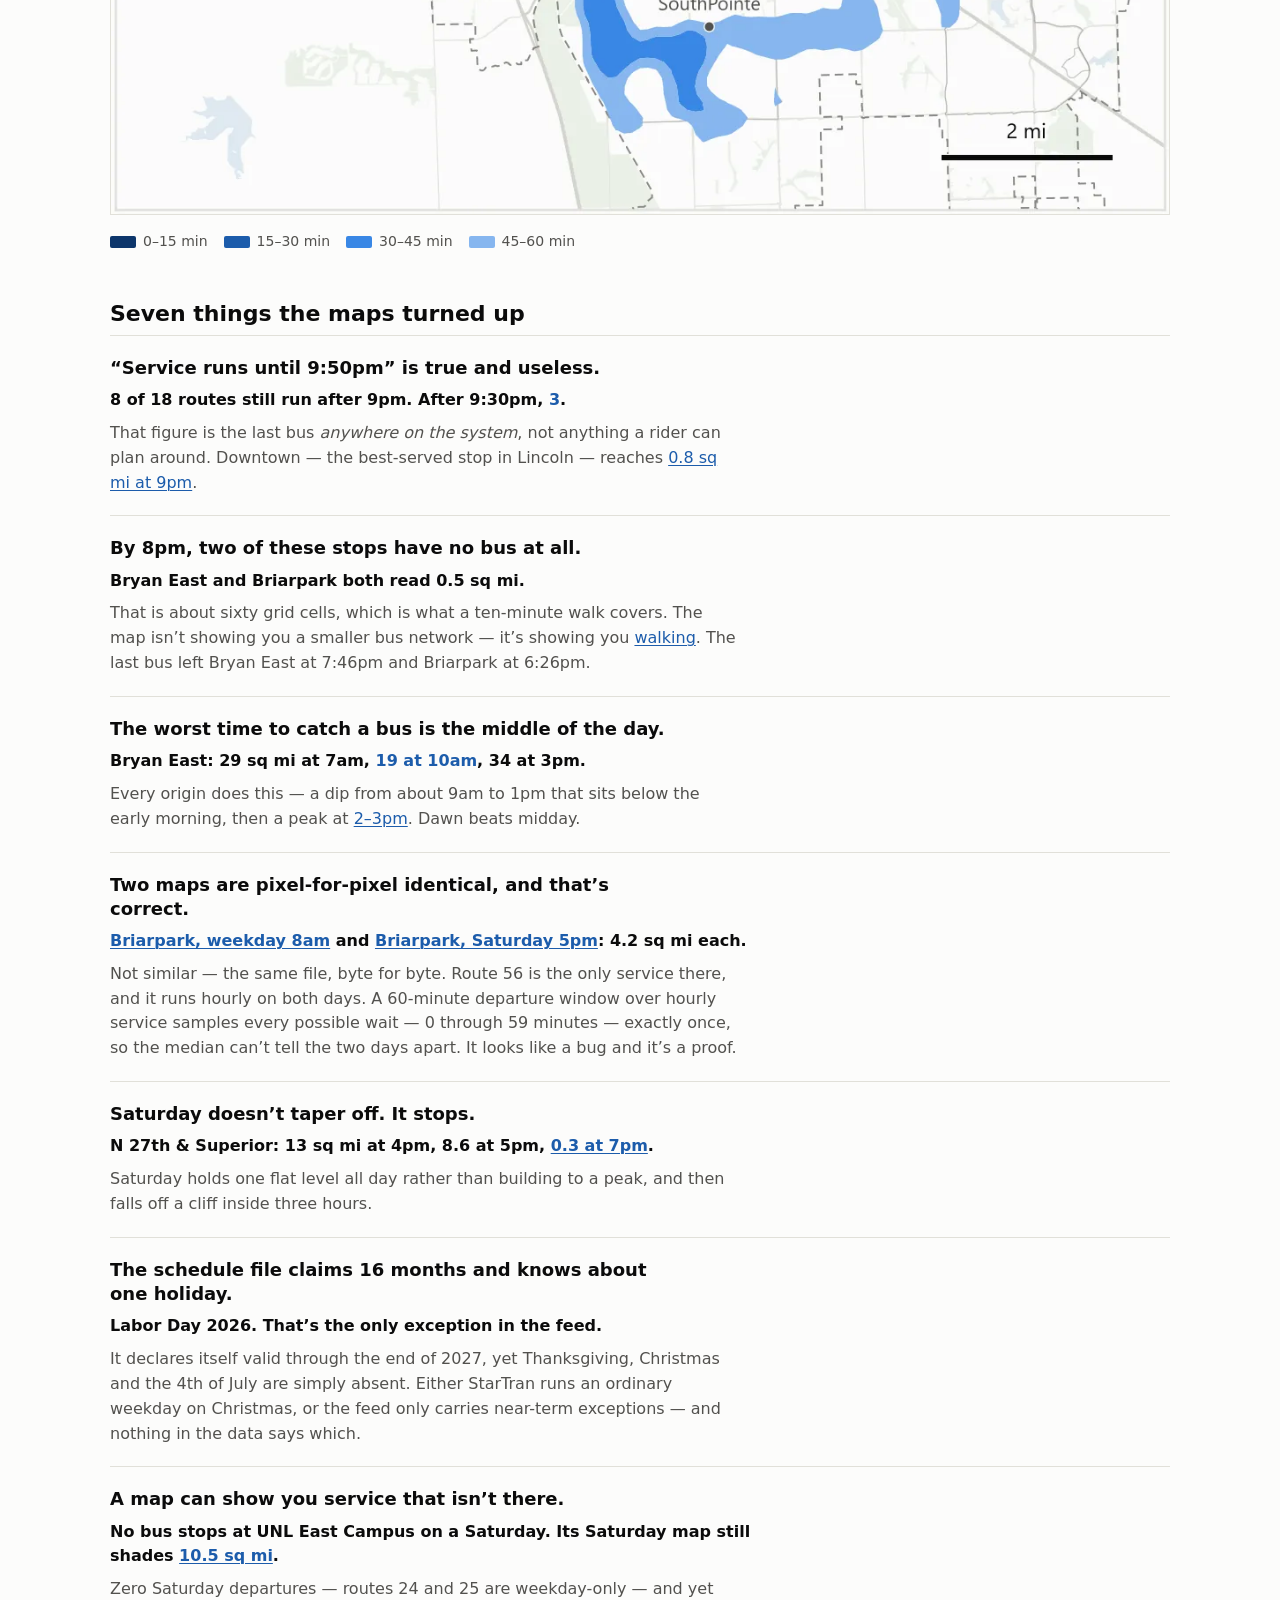
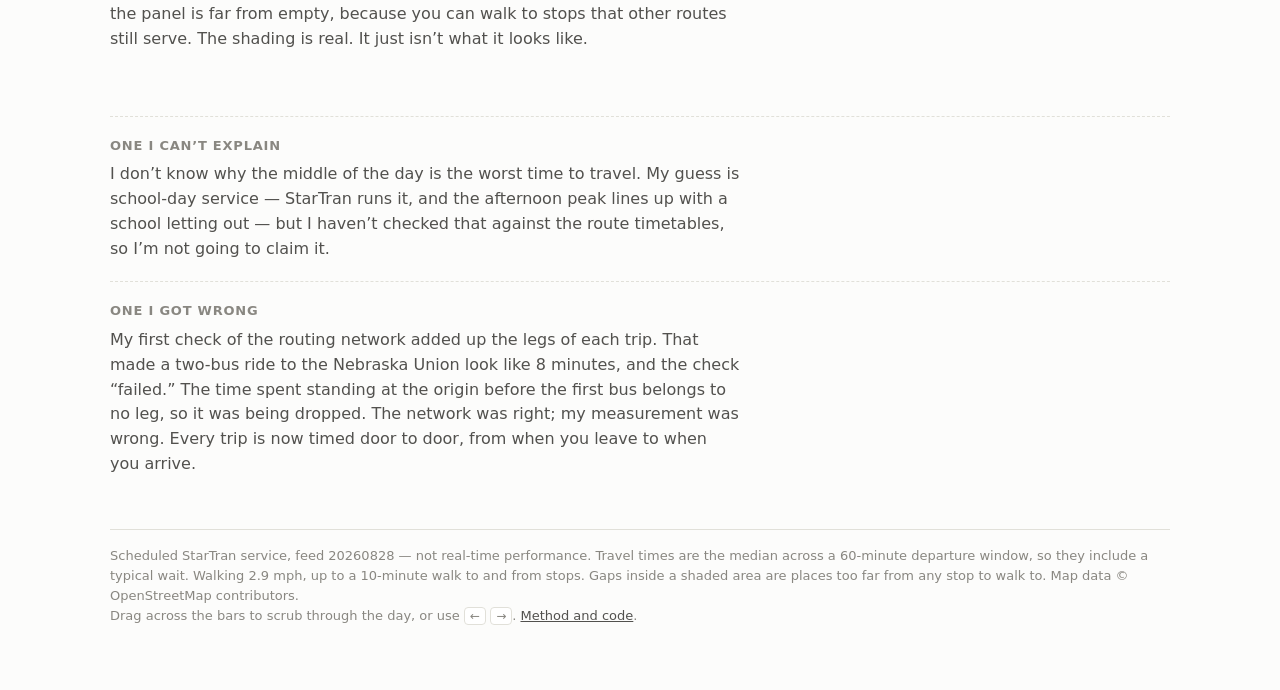
==== commit 6ea91775: "Fix the margins I broke, and check the page before publishing it The nav I added last commit was ins" ====
--- a/output/web/explorer/index.html
+++ b/output/web/explorer/index.html
@@ -16,12 +16,13 @@
 <link rel="stylesheet" href="style.css">
 </head>
 <body>
-  <nav class="pagenav" aria-label="Views">
+<div class="wrap">
+  <nav class="pagenav" aria-label="Views">
     <a href="./" aria-current="page">Hour by hour</a>
     <a href="compare.html">Six origins, side by side</a>
   </nav>
 
-Where can the bus get you in an hour?</h1>
+  <h1>Where can the bus get you in an hour?</h1>
   <p class="lede">Pick a place and an hour. Shaded areas are everywhere you could reach
   within an hour on the StarTran bus, including the walk at each end and the wait in
   between. The map never moves, so anything that changes is the bus service changing —
